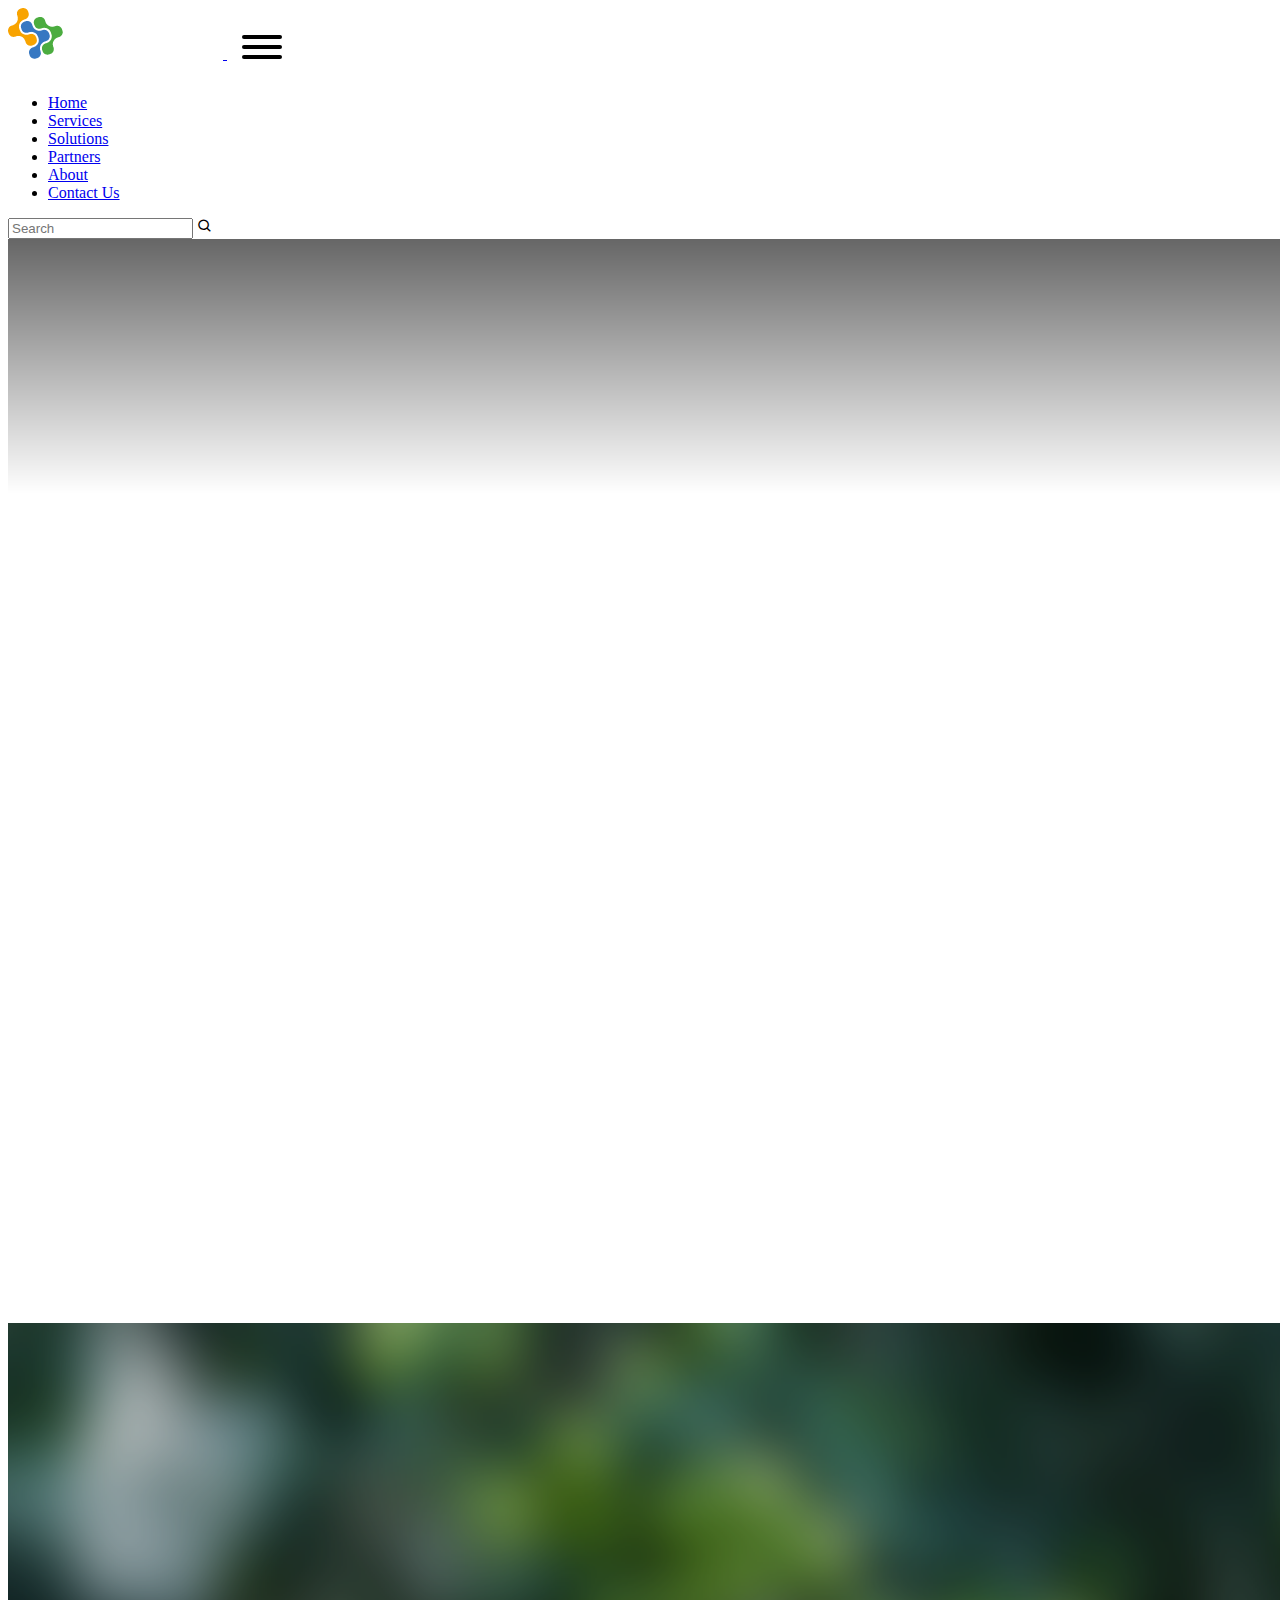
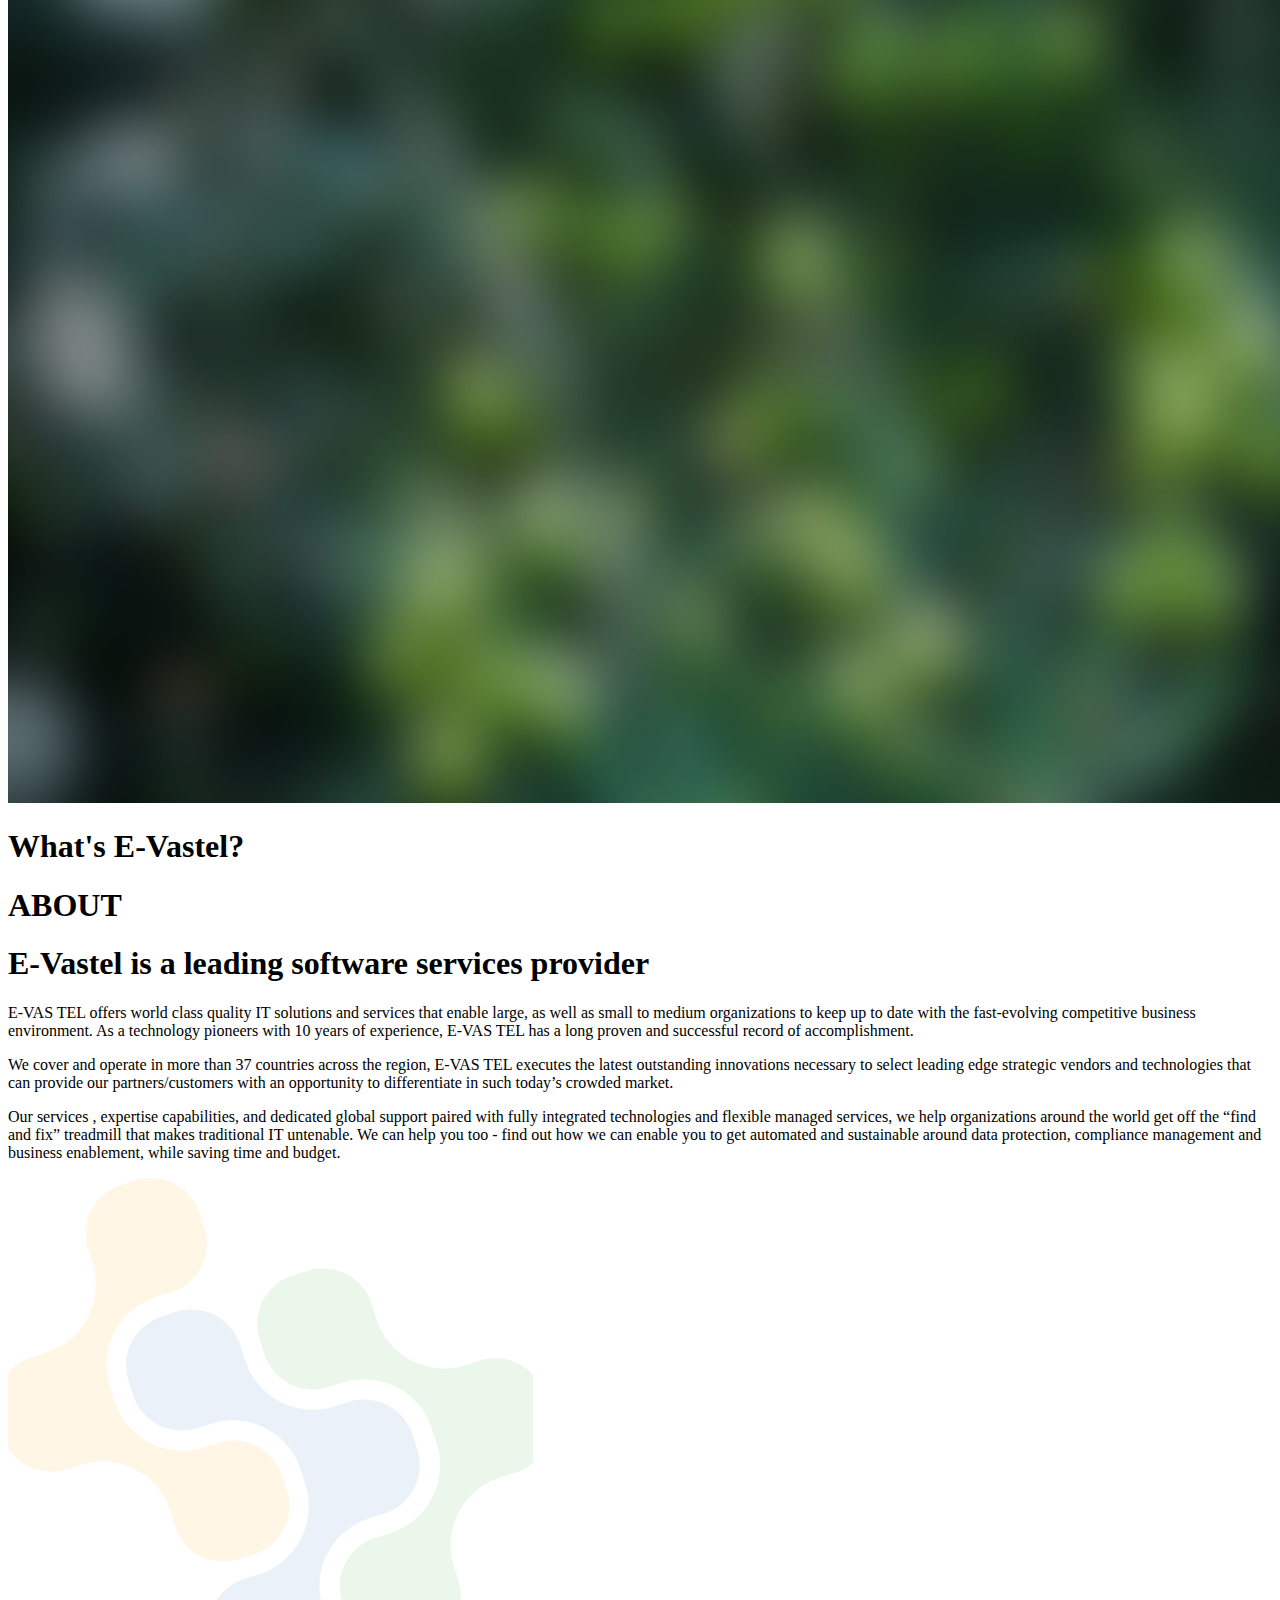
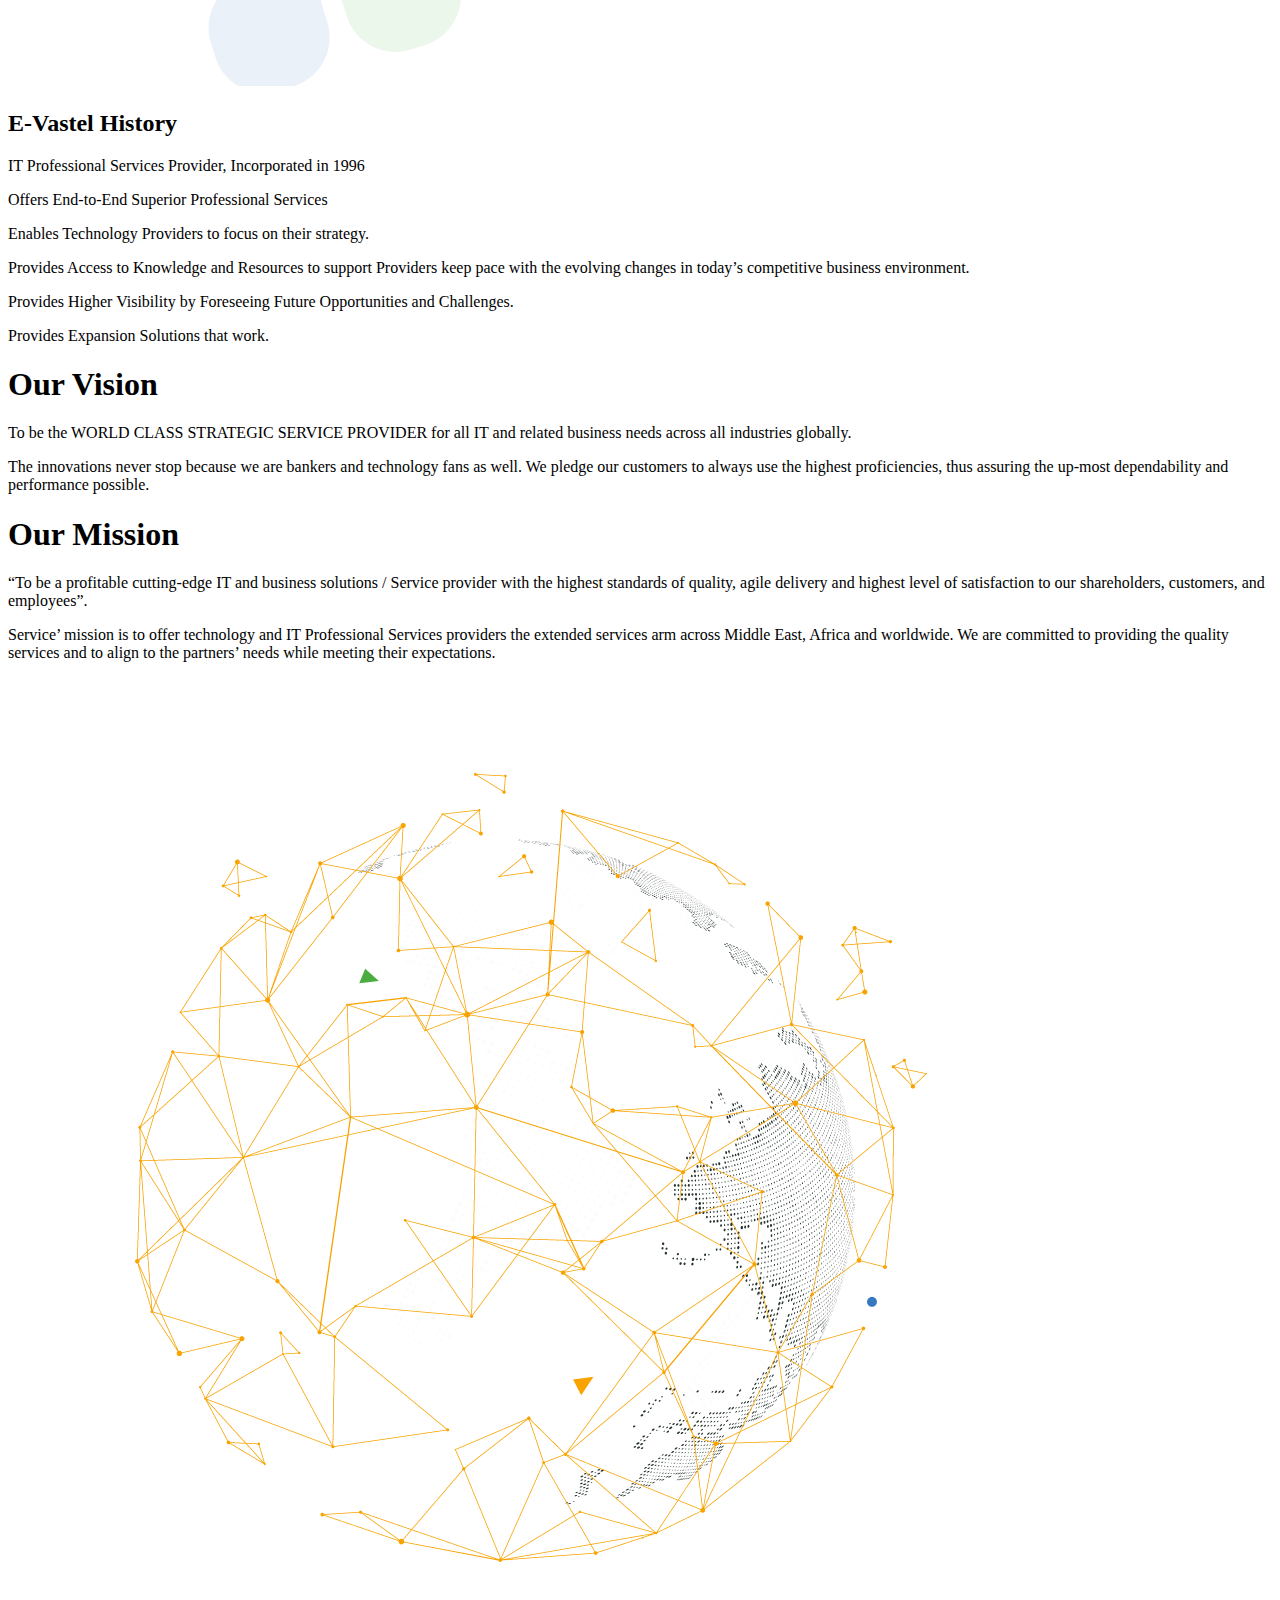
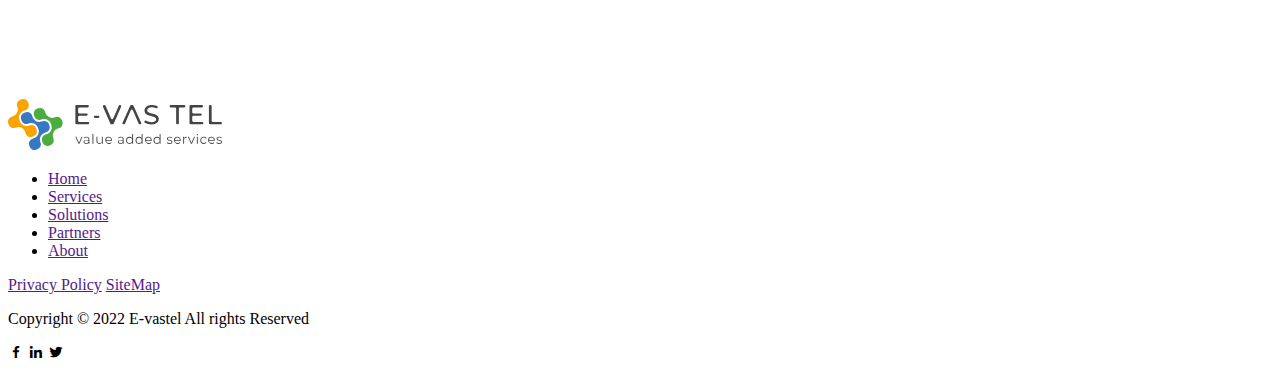
==== about.html @ 12020921 "up5" ====
<!DOCTYPE html>
<html lang="en">
<head>
    <meta charset="UTF-8">
    <meta http-equiv="X-UA-Compatible" content="IE=edge">
    <meta name="viewport" content="width=device-width, initial-scale=1.0">
    <title>About</title>
    <link rel="stylesheet" href="../Evastel/css/bootstrap.min.css">
    <link rel="stylesheet" href="../Evastel/css/swiper.css">
    <link href="css/hamburgers.min.css" rel="stylesheet">
    <link rel="stylesheet" href="../Evastel/css/style.css">
    <link
    rel="stylesheet"
    href="https://cdn.jsdelivr.net/npm/boxicons@latest/css/boxicons.min.css"
  />
</head>
<body>

    <nav class="navbar navbar-expand-lg" id="navbar">
        <div class="container">
          <a class="navbar-brand" href="#">
            <img src="images/LOGO.png" alt="" />
          </a>
  
          <div class="hamburger  hamburger--3dy"
          type="button"
          data-bs-toggle="collapse"
          data-bs-target="#navbarSupportedContent"
          aria-controls="navbarSupportedContent"
          aria-expanded="false"
          aria-label="Toggle navigation">
            <div class="hamburger-box">
              <div class="hamburger-inner"></div>
            </div>
          </div>
  
  
          
  
  
  
          <div class="collapse navbar-collapse" id="navbarSupportedContent">
            <ul class="navbar-nav me-auto ms-auto gap-4 mb-2 mb-lg-0">
              <li class="nav-item">
                <a class="nav-link hover " aria-current="page" href="index.html">Home</a>
              </li>
              <li class="nav-item">
                <a class="nav-link hover" href="#">Services</a>
              </li>
              <li class="nav-item">
                <a class="nav-link hover" href="#">Solutions</a>
              </li>
              <li class="nav-item">
                <a class="nav-link hover" href="#">Partners</a>
              </li>
              <li class="nav-item">
                <a class="nav-link  active" href="#">About</a>
              </li>
              <li class="nav-item">
                <a class="nav-link hover" href="#">Contact Us</a>
              </li>
            </ul>
  
            <div class="searchNav">
              <input class="me-2" placeholder="Search" />
              <i class="bx bx-search"></i>
            </div>
          </div>
        </div>
      </nav>
  
      <header class="header headerabout">
        <div class="bgheder">
          <img class="shdowheder" src="images/hadoheder.png" alt="" />
          <img class="imgblur" src="images/imgblur.png" alt="" />
        </div>
  
        <div class="container ">  
          <div class="titleabouthed ">
            <div class="titlesection ">
                <h1 class="colwight">What's <span> E-Vastel?</span></h1>
                <h1 class="textTitleSec">ABOUT</h1>
            </div>
          </div>
        </div>
      </header>

      <section class="bodyabout container">
        <div class="rightabout">
            <h1><span class="f-600">E-Vastel</span> is a leading software services provider</h1>
            <p><span class="f-600">E-VAS TEL offers </span> world class quality IT solutions and services that enable large, as well as small to medium organizations to keep up to date with the fast-evolving competitive business environment. As a technology pioneers with 10 years of experience, E-VAS TEL has a long proven and successful record of accomplishment.</p>
            <p><span class="f-600">We cover </span> and operate in more than 37 countries across the region, E-VAS TEL executes the latest outstanding innovations necessary to select leading edge strategic vendors and technologies that can provide our partners/customers with an opportunity to differentiate in such today’s crowded market.</p>
            <p ><span class="f-600">Our services</span> , expertise capabilities, and dedicated global support paired with fully integrated technologies and flexible managed services, we help organizations around the world get off the “find and fix” treadmill that makes traditional IT untenable. We can help you too - find out how we can enable you to get automated and sustainable around data protection, compliance management and business enablement, while saving time and budget.</p>

        </div>
        <div class="leftabout">
            <div class="EvastelHistory">
                <img class="imgshaphes" src="images/imgshaphes.png" alt="">
                <h2 class="mb-3">E-Vastel <span class="f-600">History</span></h2>
                <div class="lesthistor">
                    <div class="popHistor"></div>
                    <p>IT Professional Services Provider, Incorporated in 1996</p>
                </div>
                <div class="lesthistor">
                    <div class="popHistor"></div>
                    <p>Offers End-to-End Superior Professional Services</p>
                </div>
                <div class="lesthistor">
                    <div class="popHistor"></div>
                    <p>Enables Technology Providers to focus on their strategy.</p>
                </div>
                <div class="lesthistor">
                    <div class="popHistor"></div>
                    <p>Provides Access to Knowledge and Resources to support Providers keep pace with the evolving changes in today’s competitive business environment.</p>
                </div>
                <div class="lesthistor">
                    <div class="popHistor"></div>
                    <p>Provides Higher Visibility by Foreseeing Future Opportunities and Challenges.</p>
                </div>
                <div class="lesthistor">
                    <div class="popHistor"></div>
                    <p>Provides Expansion Solutions that work.</p>
                </div>

            </div>
        </div>
      </section>

      <section class="secblanettext">
        <div class="blanettext container">

            <div class="rightblanettext">
                <h1 class="mb-3">Our <span class="f-600"> Vision</span></h1>
                <p class="f-600">To be the WORLD CLASS STRATEGIC SERVICE PROVIDER for all IT and related business needs across all industries globally.</p>
                <p>The innovations never stop because we are bankers and technology fans as well. We pledge our customers to always use the highest proficiencies, thus assuring the up-most dependability and performance possible.</p>
             
                <h1 class="mt-5 mb-3">Our <span class="f-600"> Mission</span></h1>
                <p class="f-600">“To be a profitable cutting-edge IT and business solutions / Service provider with the highest standards of quality, agile delivery and highest level of satisfaction to our shareholders, customers, and employees”.</p>
                <p>Service’ mission is to offer technology and IT Professional Services providers the extended services arm across Middle East, Africa and worldwide. We are committed to providing the quality services and to align to the partners’ needs while meeting their expectations.</p>
             
        
            </div>
    
            <div class="leftblanettext">
                <img class="earthabout" src="images/earth.png" alt="" />
            </div>
    
          </div>
      </section>




      <footer class="footer">
        <div class="footertop">
          <div class="allfooter container">
            <a>
              <img src="images/LOGOFooter.svg" alt="" />
            </a>
            <ul class="munefooter">
              <li><a href="">Home</a></li>
              <li><a href="">Services</a></li>
              <li><a href="">Solutions</a></li>
              <li><a href="">Partners</a></li>
              <li><a href="">About</a></li>
            </ul>
          </div>
        </div>
  
        <div class="footerrb">
          <div class="footerbotton container">
            <div class="Policy">
              <a href="">Privacy Policy</a>
              <a href="">SiteMap</a>
            </div>
            <div class="Copyright">
              <p>Copyright © 2022 E-vastel All rights Reserved</p>
            </div>
    
            <div class="sotialfooter">
              <a class="iconfooter">
                <i class="bx bxl-facebook"></i>
              </a>
              <a class="iconfooter">
                <i class="bx bxl-linkedin"></i>
              </a>
              <a class="iconfooter">
                <i class="bx bxl-twitter"></i>
              </a>
            </div>
          </div>
        </div>
  
      </footer>

      <script>


      
        let navbar = document.getElementById('navbar');
        let btnnav = document.querySelector('.hamburger-box');

        btnnav.addEventListener("click",()=>{
          navbar.classList.toggle("active");
        })


        var forEach=function(t,o,r){if("[object Object]"===Object.prototype.toString.call(t))for(var c in t)Object.prototype.hasOwnProperty.call(t,c)&&o.call(r,t[c],c,t);else for(var e=0,l=t.length;l>e;e++)o.call(r,t[e],e,t)};
    
        var hamburgers = document.querySelectorAll(".hamburger");
        if (hamburgers.length > 0) {
          forEach(hamburgers, function(hamburger) {
            hamburger.addEventListener("click", function() {
              this.classList.toggle("is-active");
            }, false);
          });
        }
      </script>

    <script src="js/bootstrap.min.js"></script>
    <script src="js/swiper.js"></script>
    <script src="js/main.js"></script>

    
</body>
</html>
---- css/hamburgers.min.css ----
/*!
 * Hamburgers
 * @description Tasty CSS-animated hamburgers
 * @author Jonathan Suh @jonsuh
 * @site https://jonsuh.com/hamburgers
 * @link https://github.com/jonsuh/hamburgers
 */.hamburger{font:inherit;display:inline-block;overflow:visible;margin:0;padding:15px;cursor:pointer;transition-timing-function:linear;transition-duration:.15s;transition-property:opacity,filter;text-transform:none;color:inherit;border:0;background-color:transparent}.hamburger.is-active:hover,.hamburger:hover{opacity:.7}.hamburger.is-active .hamburger-inner,.hamburger.is-active .hamburger-inner:after,.hamburger.is-active .hamburger-inner:before{background-color:#000}.hamburger-box{position:relative;display:inline-block;width:40px;height:24px}.hamburger-inner{top:50%;display:block;margin-top:-2px}.hamburger-inner,.hamburger-inner:after,.hamburger-inner:before{position:absolute;width:40px;height:4px;transition-timing-function:ease;transition-duration:.15s;transition-property:transform;border-radius:4px;background-color:#000}.hamburger-inner:after,.hamburger-inner:before{display:block;content:""}.hamburger-inner:before{top:-10px}.hamburger-inner:after{bottom:-10px}.hamburger--3dx .hamburger-box{perspective:80px}.hamburger--3dx .hamburger-inner{transition:transform .15s cubic-bezier(.645,.045,.355,1),background-color 0s cubic-bezier(.645,.045,.355,1) .1s}.hamburger--3dx .hamburger-inner:after,.hamburger--3dx .hamburger-inner:before{transition:transform 0s cubic-bezier(.645,.045,.355,1) .1s}.hamburger--3dx.is-active .hamburger-inner{transform:rotateY(180deg);background-color:transparent!important}.hamburger--3dx.is-active .hamburger-inner:before{transform:translate3d(0,10px,0) rotate(45deg)}.hamburger--3dx.is-active .hamburger-inner:after{transform:translate3d(0,-10px,0) rotate(-45deg)}.hamburger--3dx-r .hamburger-box{perspective:80px}.hamburger--3dx-r .hamburger-inner{transition:transform .15s cubic-bezier(.645,.045,.355,1),background-color 0s cubic-bezier(.645,.045,.355,1) .1s}.hamburger--3dx-r .hamburger-inner:after,.hamburger--3dx-r .hamburger-inner:before{transition:transform 0s cubic-bezier(.645,.045,.355,1) .1s}.hamburger--3dx-r.is-active .hamburger-inner{transform:rotateY(-180deg);background-color:transparent!important}.hamburger--3dx-r.is-active .hamburger-inner:before{transform:translate3d(0,10px,0) rotate(45deg)}.hamburger--3dx-r.is-active .hamburger-inner:after{transform:translate3d(0,-10px,0) rotate(-45deg)}.hamburger--3dy .hamburger-box{perspective:80px}.hamburger--3dy .hamburger-inner{transition:transform .15s cubic-bezier(.645,.045,.355,1),background-color 0s cubic-bezier(.645,.045,.355,1) .1s}.hamburger--3dy .hamburger-inner:after,.hamburger--3dy .hamburger-inner:before{transition:transform 0s cubic-bezier(.645,.045,.355,1) .1s}.hamburger--3dy.is-active .hamburger-inner{transform:rotateX(-180deg);background-color:transparent!important}.hamburger--3dy.is-active .hamburger-inner:before{transform:translate3d(0,10px,0) rotate(45deg)}.hamburger--3dy.is-active .hamburger-inner:after{transform:translate3d(0,-10px,0) rotate(-45deg)}.hamburger--3dy-r .hamburger-box{perspective:80px}.hamburger--3dy-r .hamburger-inner{transition:transform .15s cubic-bezier(.645,.045,.355,1),background-color 0s cubic-bezier(.645,.045,.355,1) .1s}.hamburger--3dy-r .hamburger-inner:after,.hamburger--3dy-r .hamburger-inner:before{transition:transform 0s cubic-bezier(.645,.045,.355,1) .1s}.hamburger--3dy-r.is-active .hamburger-inner{transform:rotateX(180deg);background-color:transparent!important}.hamburger--3dy-r.is-active .hamburger-inner:before{transform:translate3d(0,10px,0) rotate(45deg)}.hamburger--3dy-r.is-active .hamburger-inner:after{transform:translate3d(0,-10px,0) rotate(-45deg)}.hamburger--3dxy .hamburger-box{perspective:80px}.hamburger--3dxy .hamburger-inner{transition:transform .15s cubic-bezier(.645,.045,.355,1),background-color 0s cubic-bezier(.645,.045,.355,1) .1s}.hamburger--3dxy .hamburger-inner:after,.hamburger--3dxy .hamburger-inner:before{transition:transform 0s cubic-bezier(.645,.045,.355,1) .1s}.hamburger--3dxy.is-active .hamburger-inner{transform:rotateX(180deg) rotateY(180deg);background-color:transparent!important}.hamburger--3dxy.is-active .hamburger-inner:before{transform:translate3d(0,10px,0) rotate(45deg)}.hamburger--3dxy.is-active .hamburger-inner:after{transform:translate3d(0,-10px,0) rotate(-45deg)}.hamburger--3dxy-r .hamburger-box{perspective:80px}.hamburger--3dxy-r .hamburger-inner{transition:transform .15s cubic-bezier(.645,.045,.355,1),background-color 0s cubic-bezier(.645,.045,.355,1) .1s}.hamburger--3dxy-r .hamburger-inner:after,.hamburger--3dxy-r .hamburger-inner:before{transition:transform 0s cubic-bezier(.645,.045,.355,1) .1s}.hamburger--3dxy-r.is-active .hamburger-inner{transform:rotateX(180deg) rotateY(180deg) rotate(-180deg);background-color:transparent!important}.hamburger--3dxy-r.is-active .hamburger-inner:before{transform:translate3d(0,10px,0) rotate(45deg)}.hamburger--3dxy-r.is-active .hamburger-inner:after{transform:translate3d(0,-10px,0) rotate(-45deg)}.hamburger--arrow.is-active .hamburger-inner:before{transform:translate3d(-8px,0,0) rotate(-45deg) scaleX(.7)}.hamburger--arrow.is-active .hamburger-inner:after{transform:translate3d(-8px,0,0) rotate(45deg) scaleX(.7)}.hamburger--arrow-r.is-active .hamburger-inner:before{transform:translate3d(8px,0,0) rotate(45deg) scaleX(.7)}.hamburger--arrow-r.is-active .hamburger-inner:after{transform:translate3d(8px,0,0) rotate(-45deg) scaleX(.7)}.hamburger--arrowalt .hamburger-inner:before{transition:top .1s ease .1s,transform .1s cubic-bezier(.165,.84,.44,1)}.hamburger--arrowalt .hamburger-inner:after{transition:bottom .1s ease .1s,transform .1s cubic-bezier(.165,.84,.44,1)}.hamburger--arrowalt.is-active .hamburger-inner:before{top:0;transition:top .1s ease,transform .1s cubic-bezier(.895,.03,.685,.22) .1s;transform:translate3d(-8px,-10px,0) rotate(-45deg) scaleX(.7)}.hamburger--arrowalt.is-active .hamburger-inner:after{bottom:0;transition:bottom .1s ease,transform .1s cubic-bezier(.895,.03,.685,.22) .1s;transform:translate3d(-8px,10px,0) rotate(45deg) scaleX(.7)}.hamburger--arrowalt-r .hamburger-inner:before{transition:top .1s ease .1s,transform .1s cubic-bezier(.165,.84,.44,1)}.hamburger--arrowalt-r .hamburger-inner:after{transition:bottom .1s ease .1s,transform .1s cubic-bezier(.165,.84,.44,1)}.hamburger--arrowalt-r.is-active .hamburger-inner:before{top:0;transition:top .1s ease,transform .1s cubic-bezier(.895,.03,.685,.22) .1s;transform:translate3d(8px,-10px,0) rotate(45deg) scaleX(.7)}.hamburger--arrowalt-r.is-active .hamburger-inner:after{bottom:0;transition:bottom .1s ease,transform .1s cubic-bezier(.895,.03,.685,.22) .1s;transform:translate3d(8px,10px,0) rotate(-45deg) scaleX(.7)}.hamburger--arrowturn.is-active .hamburger-inner{transform:rotate(-180deg)}.hamburger--arrowturn.is-active .hamburger-inner:before{transform:translate3d(8px,0,0) rotate(45deg) scaleX(.7)}.hamburger--arrowturn.is-active .hamburger-inner:after{transform:translate3d(8px,0,0) rotate(-45deg) scaleX(.7)}.hamburger--arrowturn-r.is-active .hamburger-inner{transform:rotate(-180deg)}.hamburger--arrowturn-r.is-active .hamburger-inner:before{transform:translate3d(-8px,0,0) rotate(-45deg) scaleX(.7)}.hamburger--arrowturn-r.is-active .hamburger-inner:after{transform:translate3d(-8px,0,0) rotate(45deg) scaleX(.7)}.hamburger--boring .hamburger-inner,.hamburger--boring .hamburger-inner:after,.hamburger--boring .hamburger-inner:before{transition-property:none}.hamburger--boring.is-active .hamburger-inner{transform:rotate(45deg)}.hamburger--boring.is-active .hamburger-inner:before{top:0;opacity:0}.hamburger--boring.is-active .hamburger-inner:after{bottom:0;transform:rotate(-90deg)}.hamburger--collapse .hamburger-inner{top:auto;bottom:0;transition-delay:.13s;transition-timing-function:cubic-bezier(.55,.055,.675,.19);transition-duration:.13s}.hamburger--collapse .hamburger-inner:after{top:-20px;transition:top .2s cubic-bezier(.33333,.66667,.66667,1) .2s,opacity .1s linear}.hamburger--collapse .hamburger-inner:before{transition:top .12s cubic-bezier(.33333,.66667,.66667,1) .2s,transform .13s cubic-bezier(.55,.055,.675,.19)}.hamburger--collapse.is-active .hamburger-inner{transition-delay:.22s;transition-timing-function:cubic-bezier(.215,.61,.355,1);transform:translate3d(0,-10px,0) rotate(-45deg)}.hamburger--collapse.is-active .hamburger-inner:after{top:0;transition:top .2s cubic-bezier(.33333,0,.66667,.33333),opacity .1s linear .22s;opacity:0}.hamburger--collapse.is-active .hamburger-inner:before{top:0;transition:top .1s cubic-bezier(.33333,0,.66667,.33333) .16s,transform .13s cubic-bezier(.215,.61,.355,1) .25s;transform:rotate(-90deg)}.hamburger--collapse-r .hamburger-inner{top:auto;bottom:0;transition-delay:.13s;transition-timing-function:cubic-bezier(.55,.055,.675,.19);transition-duration:.13s}.hamburger--collapse-r .hamburger-inner:after{top:-20px;transition:top .2s cubic-bezier(.33333,.66667,.66667,1) .2s,opacity .1s linear}.hamburger--collapse-r .hamburger-inner:before{transition:top .12s cubic-bezier(.33333,.66667,.66667,1) .2s,transform .13s cubic-bezier(.55,.055,.675,.19)}.hamburger--collapse-r.is-active .hamburger-inner{transition-delay:.22s;transition-timing-function:cubic-bezier(.215,.61,.355,1);transform:translate3d(0,-10px,0) rotate(45deg)}.hamburger--collapse-r.is-active .hamburger-inner:after{top:0;transition:top .2s cubic-bezier(.33333,0,.66667,.33333),opacity .1s linear .22s;opacity:0}.hamburger--collapse-r.is-active .hamburger-inner:before{top:0;transition:top .1s cubic-bezier(.33333,0,.66667,.33333) .16s,transform .13s cubic-bezier(.215,.61,.355,1) .25s;transform:rotate(90deg)}.hamburger--elastic .hamburger-inner{top:2px;transition-timing-function:cubic-bezier(.68,-.55,.265,1.55);transition-duration:.275s}.hamburger--elastic .hamburger-inner:before{top:10px;transition:opacity .125s ease .275s}.hamburger--elastic .hamburger-inner:after{top:20px;transition:transform .275s cubic-bezier(.68,-.55,.265,1.55)}.hamburger--elastic.is-active .hamburger-inner{transition-delay:75ms;transform:translate3d(0,10px,0) rotate(135deg)}.hamburger--elastic.is-active .hamburger-inner:before{transition-delay:0s;opacity:0}.hamburger--elastic.is-active .hamburger-inner:after{transition-delay:75ms;transform:translate3d(0,-20px,0) rotate(-270deg)}.hamburger--elastic-r .hamburger-inner{top:2px;transition-timing-function:cubic-bezier(.68,-.55,.265,1.55);transition-duration:.275s}.hamburger--elastic-r .hamburger-inner:before{top:10px;transition:opacity .125s ease .275s}.hamburger--elastic-r .hamburger-inner:after{top:20px;transition:transform .275s cubic-bezier(.68,-.55,.265,1.55)}.hamburger--elastic-r.is-active .hamburger-inner{transition-delay:75ms;transform:translate3d(0,10px,0) rotate(-135deg)}.hamburger--elastic-r.is-active .hamburger-inner:before{transition-delay:0s;opacity:0}.hamburger--elastic-r.is-active .hamburger-inner:after{transition-delay:75ms;transform:translate3d(0,-20px,0) rotate(270deg)}.hamburger--emphatic{overflow:hidden}.hamburger--emphatic .hamburger-inner{transition:background-color .125s ease-in .175s}.hamburger--emphatic .hamburger-inner:before{left:0;transition:transform .125s cubic-bezier(.6,.04,.98,.335),top .05s linear .125s,left .125s ease-in .175s}.hamburger--emphatic .hamburger-inner:after{top:10px;right:0;transition:transform .125s cubic-bezier(.6,.04,.98,.335),top .05s linear .125s,right .125s ease-in .175s}.hamburger--emphatic.is-active .hamburger-inner{transition-delay:0s;transition-timing-function:ease-out;background-color:transparent!important}.hamburger--emphatic.is-active .hamburger-inner:before{top:-80px;left:-80px;transition:left .125s ease-out,top .05s linear .125s,transform .125s cubic-bezier(.075,.82,.165,1) .175s;transform:translate3d(80px,80px,0) rotate(45deg)}.hamburger--emphatic.is-active .hamburger-inner:after{top:-80px;right:-80px;transition:right .125s ease-out,top .05s linear .125s,transform .125s cubic-bezier(.075,.82,.165,1) .175s;transform:translate3d(-80px,80px,0) rotate(-45deg)}.hamburger--emphatic-r{overflow:hidden}.hamburger--emphatic-r .hamburger-inner{transition:background-color .125s ease-in .175s}.hamburger--emphatic-r .hamburger-inner:before{left:0;transition:transform .125s cubic-bezier(.6,.04,.98,.335),top .05s linear .125s,left .125s ease-in .175s}.hamburger--emphatic-r .hamburger-inner:after{top:10px;right:0;transition:transform .125s cubic-bezier(.6,.04,.98,.335),top .05s linear .125s,right .125s ease-in .175s}.hamburger--emphatic-r.is-active .hamburger-inner{transition-delay:0s;transition-timing-function:ease-out;background-color:transparent!important}.hamburger--emphatic-r.is-active .hamburger-inner:before{top:80px;left:-80px;transition:left .125s ease-out,top .05s linear .125s,transform .125s cubic-bezier(.075,.82,.165,1) .175s;transform:translate3d(80px,-80px,0) rotate(-45deg)}.hamburger--emphatic-r.is-active .hamburger-inner:after{top:80px;right:-80px;transition:right .125s ease-out,top .05s linear .125s,transform .125s cubic-bezier(.075,.82,.165,1) .175s;transform:translate3d(-80px,-80px,0) rotate(45deg)}.hamburger--minus .hamburger-inner:after,.hamburger--minus .hamburger-inner:before{transition:bottom .08s ease-out 0s,top .08s ease-out 0s,opacity 0s linear}.hamburger--minus.is-active .hamburger-inner:after,.hamburger--minus.is-active .hamburger-inner:before{transition:bottom .08s ease-out,top .08s ease-out,opacity 0s linear .08s;opacity:0}.hamburger--minus.is-active .hamburger-inner:before{top:0}.hamburger--minus.is-active .hamburger-inner:after{bottom:0}.hamburger--slider .hamburger-inner{top:2px}.hamburger--slider .hamburger-inner:before{top:10px;transition-timing-function:ease;transition-duration:.15s;transition-property:transform,opacity}.hamburger--slider .hamburger-inner:after{top:20px}.hamburger--slider.is-active .hamburger-inner{transform:translate3d(0,10px,0) rotate(45deg)}.hamburger--slider.is-active .hamburger-inner:before{transform:rotate(-45deg) translate3d(-5.71429px,-6px,0);opacity:0}.hamburger--slider.is-active .hamburger-inner:after{transform:translate3d(0,-20px,0) rotate(-90deg)}.hamburger--slider-r .hamburger-inner{top:2px}.hamburger--slider-r .hamburger-inner:before{top:10px;transition-timing-function:ease;transition-duration:.15s;transition-property:transform,opacity}.hamburger--slider-r .hamburger-inner:after{top:20px}.hamburger--slider-r.is-active .hamburger-inner{transform:translate3d(0,10px,0) rotate(-45deg)}.hamburger--slider-r.is-active .hamburger-inner:before{transform:rotate(45deg) translate3d(5.71429px,-6px,0);opacity:0}.hamburger--slider-r.is-active .hamburger-inner:after{transform:translate3d(0,-20px,0) rotate(90deg)}.hamburger--spin .hamburger-inner{transition-timing-function:cubic-bezier(.55,.055,.675,.19);transition-duration:.22s}.hamburger--spin .hamburger-inner:before{transition:top .1s ease-in .25s,opacity .1s ease-in}.hamburger--spin .hamburger-inner:after{transition:bottom .1s ease-in .25s,transform .22s cubic-bezier(.55,.055,.675,.19)}.hamburger--spin.is-active .hamburger-inner{transition-delay:.12s;transition-timing-function:cubic-bezier(.215,.61,.355,1);transform:rotate(225deg)}.hamburger--spin.is-active .hamburger-inner:before{top:0;transition:top .1s ease-out,opacity .1s ease-out .12s;opacity:0}.hamburger--spin.is-active .hamburger-inner:after{bottom:0;transition:bottom .1s ease-out,transform .22s cubic-bezier(.215,.61,.355,1) .12s;transform:rotate(-90deg)}.hamburger--spin-r .hamburger-inner{transition-timing-function:cubic-bezier(.55,.055,.675,.19);transition-duration:.22s}.hamburger--spin-r .hamburger-inner:before{transition:top .1s ease-in .25s,opacity .1s ease-in}.hamburger--spin-r .hamburger-inner:after{transition:bottom .1s ease-in .25s,transform .22s cubic-bezier(.55,.055,.675,.19)}.hamburger--spin-r.is-active .hamburger-inner{transition-delay:.12s;transition-timing-function:cubic-bezier(.215,.61,.355,1);transform:rotate(-225deg)}.hamburger--spin-r.is-active .hamburger-inner:before{top:0;transition:top .1s ease-out,opacity .1s ease-out .12s;opacity:0}.hamburger--spin-r.is-active .hamburger-inner:after{bottom:0;transition:bottom .1s ease-out,transform .22s cubic-bezier(.215,.61,.355,1) .12s;transform:rotate(90deg)}.hamburger--spring .hamburger-inner{top:2px;transition:background-color 0s linear .13s}.hamburger--spring .hamburger-inner:before{top:10px;transition:top .1s cubic-bezier(.33333,.66667,.66667,1) .2s,transform .13s cubic-bezier(.55,.055,.675,.19)}.hamburger--spring .hamburger-inner:after{top:20px;transition:top .2s cubic-bezier(.33333,.66667,.66667,1) .2s,transform .13s cubic-bezier(.55,.055,.675,.19)}.hamburger--spring.is-active .hamburger-inner{transition-delay:.22s;background-color:transparent!important}.hamburger--spring.is-active .hamburger-inner:before{top:0;transition:top .1s cubic-bezier(.33333,0,.66667,.33333) .15s,transform .13s cubic-bezier(.215,.61,.355,1) .22s;transform:translate3d(0,10px,0) rotate(45deg)}.hamburger--spring.is-active .hamburger-inner:after{top:0;transition:top .2s cubic-bezier(.33333,0,.66667,.33333),transform .13s cubic-bezier(.215,.61,.355,1) .22s;transform:translate3d(0,10px,0) rotate(-45deg)}.hamburger--spring-r .hamburger-inner{top:auto;bottom:0;transition-delay:0s;transition-timing-function:cubic-bezier(.55,.055,.675,.19);transition-duration:.13s}.hamburger--spring-r .hamburger-inner:after{top:-20px;transition:top .2s cubic-bezier(.33333,.66667,.66667,1) .2s,opacity 0s linear}.hamburger--spring-r .hamburger-inner:before{transition:top .1s cubic-bezier(.33333,.66667,.66667,1) .2s,transform .13s cubic-bezier(.55,.055,.675,.19)}.hamburger--spring-r.is-active .hamburger-inner{transition-delay:.22s;transition-timing-function:cubic-bezier(.215,.61,.355,1);transform:translate3d(0,-10px,0) rotate(-45deg)}.hamburger--spring-r.is-active .hamburger-inner:after{top:0;transition:top .2s cubic-bezier(.33333,0,.66667,.33333),opacity 0s linear .22s;opacity:0}.hamburger--spring-r.is-active .hamburger-inner:before{top:0;transition:top .1s cubic-bezier(.33333,0,.66667,.33333) .15s,transform .13s cubic-bezier(.215,.61,.355,1) .22s;transform:rotate(90deg)}.hamburger--stand .hamburger-inner{transition:transform 75ms cubic-bezier(.55,.055,.675,.19) .15s,background-color 0s linear 75ms}.hamburger--stand .hamburger-inner:before{transition:top 75ms ease-in 75ms,transform 75ms cubic-bezier(.55,.055,.675,.19) 0s}.hamburger--stand .hamburger-inner:after{transition:bottom 75ms ease-in 75ms,transform 75ms cubic-bezier(.55,.055,.675,.19) 0s}.hamburger--stand.is-active .hamburger-inner{transition:transform 75ms cubic-bezier(.215,.61,.355,1) 0s,background-color 0s linear .15s;transform:rotate(90deg);background-color:transparent!important}.hamburger--stand.is-active .hamburger-inner:before{top:0;transition:top 75ms ease-out .1s,transform 75ms cubic-bezier(.215,.61,.355,1) .15s;transform:rotate(-45deg)}.hamburger--stand.is-active .hamburger-inner:after{bottom:0;transition:bottom 75ms ease-out .1s,transform 75ms cubic-bezier(.215,.61,.355,1) .15s;transform:rotate(45deg)}.hamburger--stand-r .hamburger-inner{transition:transform 75ms cubic-bezier(.55,.055,.675,.19) .15s,background-color 0s linear 75ms}.hamburger--stand-r .hamburger-inner:before{transition:top 75ms ease-in 75ms,transform 75ms cubic-bezier(.55,.055,.675,.19) 0s}.hamburger--stand-r .hamburger-inner:after{transition:bottom 75ms ease-in 75ms,transform 75ms cubic-bezier(.55,.055,.675,.19) 0s}.hamburger--stand-r.is-active .hamburger-inner{transition:transform 75ms cubic-bezier(.215,.61,.355,1) 0s,background-color 0s linear .15s;transform:rotate(-90deg);background-color:transparent!important}.hamburger--stand-r.is-active .hamburger-inner:before{top:0;transition:top 75ms ease-out .1s,transform 75ms cubic-bezier(.215,.61,.355,1) .15s;transform:rotate(-45deg)}.hamburger--stand-r.is-active .hamburger-inner:after{bottom:0;transition:bottom 75ms ease-out .1s,transform 75ms cubic-bezier(.215,.61,.355,1) .15s;transform:rotate(45deg)}.hamburger--squeeze .hamburger-inner{transition-timing-function:cubic-bezier(.55,.055,.675,.19);transition-duration:75ms}.hamburger--squeeze .hamburger-inner:before{transition:top 75ms ease .12s,opacity 75ms ease}.hamburger--squeeze .hamburger-inner:after{transition:bottom 75ms ease .12s,transform 75ms cubic-bezier(.55,.055,.675,.19)}.hamburger--squeeze.is-active .hamburger-inner{transition-delay:.12s;transition-timing-function:cubic-bezier(.215,.61,.355,1);transform:rotate(45deg)}.hamburger--squeeze.is-active .hamburger-inner:before{top:0;transition:top 75ms ease,opacity 75ms ease .12s;opacity:0}.hamburger--squeeze.is-active .hamburger-inner:after{bottom:0;transition:bottom 75ms ease,transform 75ms cubic-bezier(.215,.61,.355,1) .12s;transform:rotate(-90deg)}.hamburger--vortex .hamburger-inner{transition-timing-function:cubic-bezier(.19,1,.22,1);transition-duration:.2s}.hamburger--vortex .hamburger-inner:after,.hamburger--vortex .hamburger-inner:before{transition-delay:.1s;transition-timing-function:linear;transition-duration:0s}.hamburger--vortex .hamburger-inner:before{transition-property:top,opacity}.hamburger--vortex .hamburger-inner:after{transition-property:bottom,transform}.hamburger--vortex.is-active .hamburger-inner{transition-timing-function:cubic-bezier(.19,1,.22,1);transform:rotate(765deg)}.hamburger--vortex.is-active .hamburger-inner:after,.hamburger--vortex.is-active .hamburger-inner:before{transition-delay:0s}.hamburger--vortex.is-active .hamburger-inner:before{top:0;opacity:0}.hamburger--vortex.is-active .hamburger-inner:after{bottom:0;transform:rotate(90deg)}.hamburger--vortex-r .hamburger-inner{transition-timing-function:cubic-bezier(.19,1,.22,1);transition-duration:.2s}.hamburger--vortex-r .hamburger-inner:after,.hamburger--vortex-r .hamburger-inner:before{transition-delay:.1s;transition-timing-function:linear;transition-duration:0s}.hamburger--vortex-r .hamburger-inner:before{transition-property:top,opacity}.hamburger--vortex-r .hamburger-inner:after{transition-property:bottom,transform}.hamburger--vortex-r.is-active .hamburger-inner{transition-timing-function:cubic-bezier(.19,1,.22,1);transform:rotate(-765deg)}.hamburger--vortex-r.is-active .hamburger-inner:after,.hamburger--vortex-r.is-active .hamburger-inner:before{transition-delay:0s}.hamburger--vortex-r.is-active .hamburger-inner:before{top:0;opacity:0}.hamburger--vortex-r.is-active .hamburger-inner:after{bottom:0;transform:rotate(-90deg)}
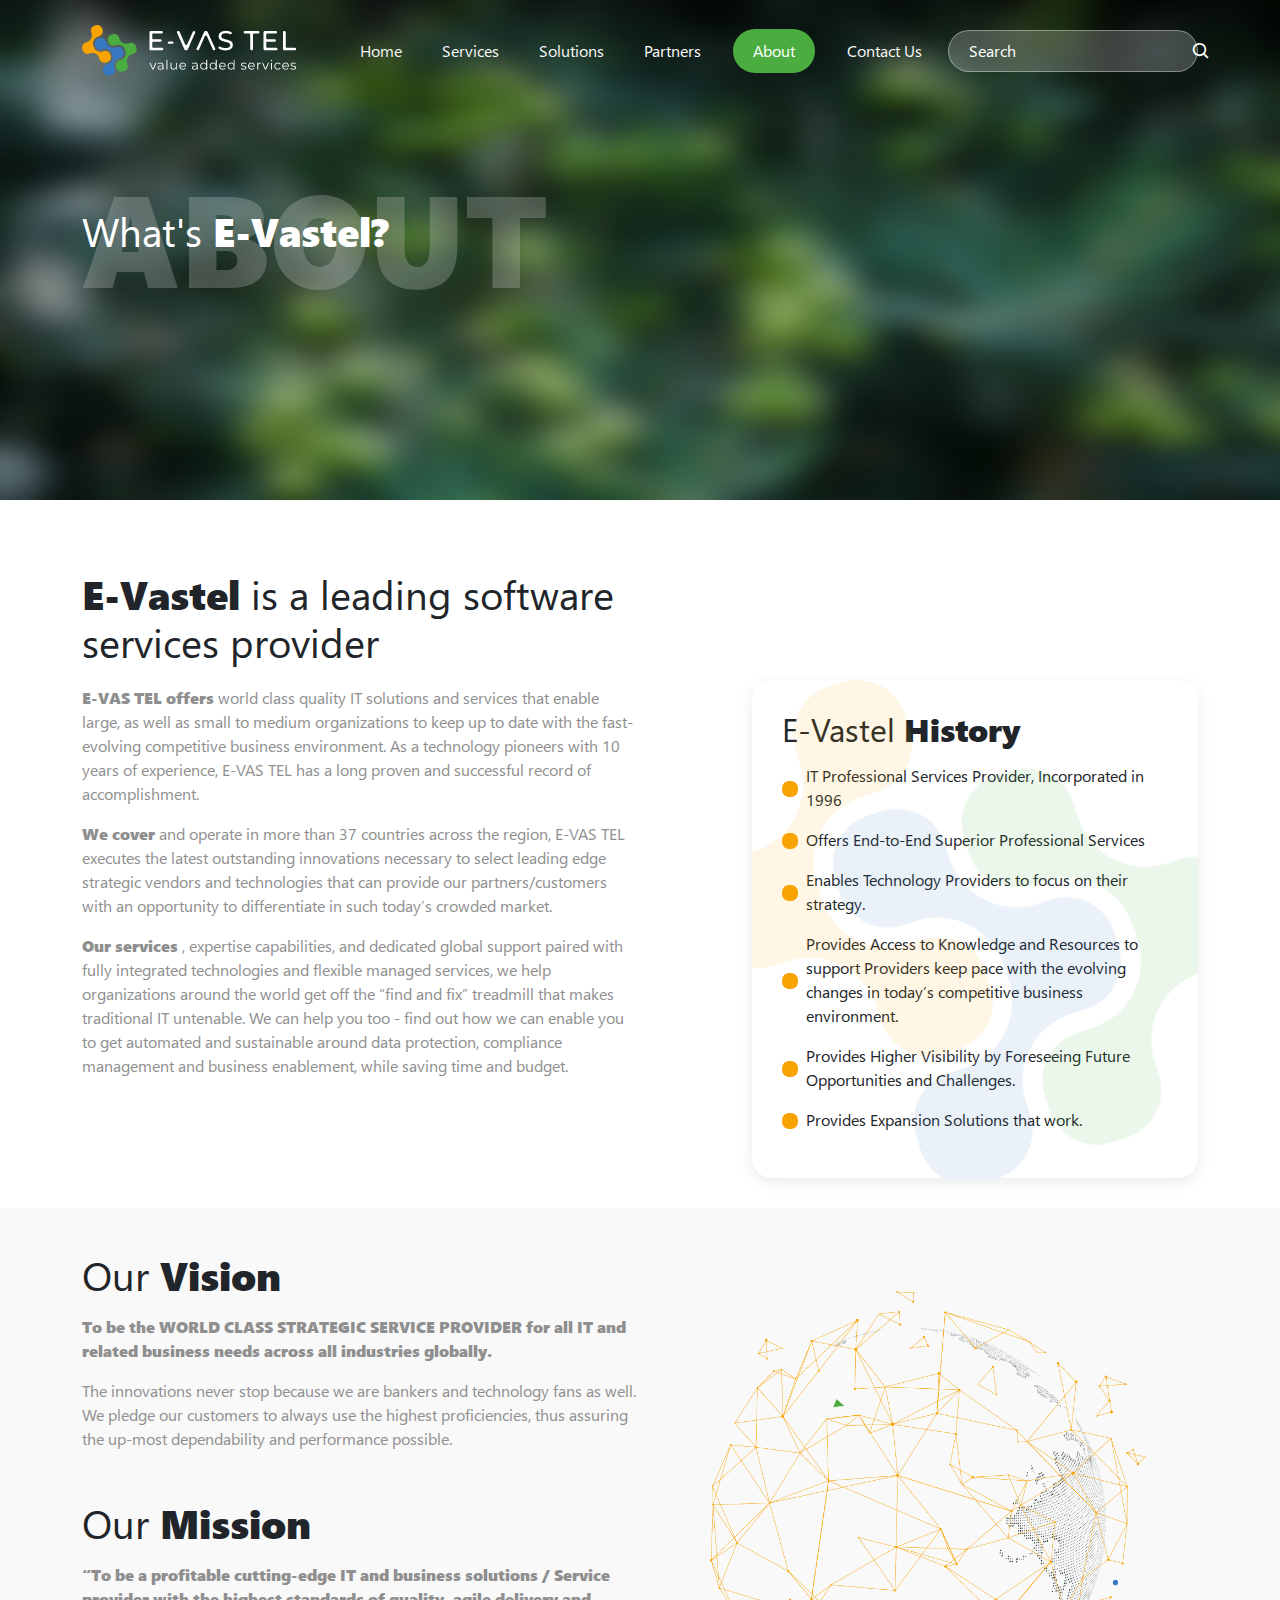
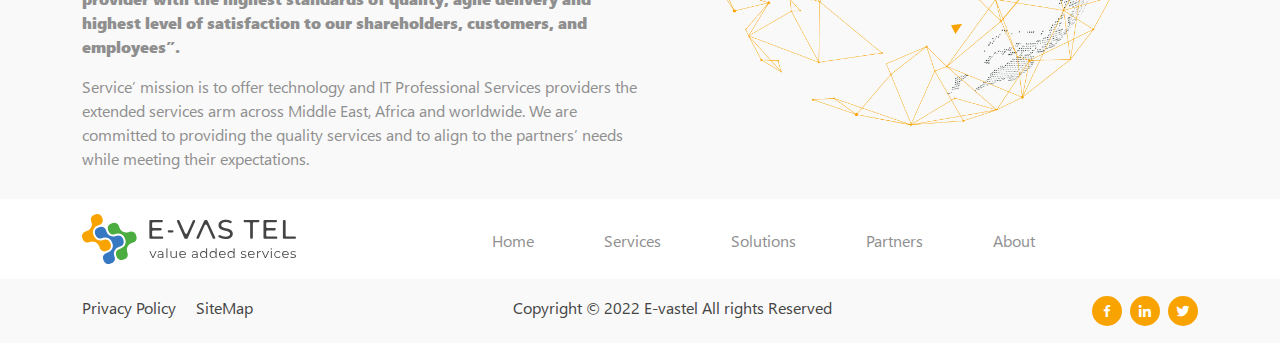
==== commit da4d5f38: "up5" ====
--- a/about.html
+++ b/about.html
@@ -5,10 +5,10 @@
     <meta http-equiv="X-UA-Compatible" content="IE=edge">
     <meta name="viewport" content="width=device-width, initial-scale=1.0">
     <title>About</title>
-    <link rel="stylesheet" href="../Evastel/css/bootstrap.min.css">
-    <link rel="stylesheet" href="../Evastel/css/swiper.css">
+    <link rel="stylesheet" href="css/bootstrap.min.css">
+    <link rel="stylesheet" href="css/swiper.css">
     <link href="css/hamburgers.min.css" rel="stylesheet">
-    <link rel="stylesheet" href="../Evastel/css/style.css">
+    <link rel="stylesheet" href="css/style.css">
     <link
     rel="stylesheet"
     href="https://cdn.jsdelivr.net/npm/boxicons@latest/css/boxicons.min.css"
--- a/css/style.css
+++ b/css/style.css
@@ -0,0 +1,1583 @@
+
+ @font-face {
+    font-family: myFirstFont;
+    src: url("../Fonts/segoeui.ttf");
+  }
+  @font-face {
+    font-family: blodfont;
+    src: url("../Fonts/seguibl.ttf");
+  }
+  
+  
+  
+  *{
+    font-family: myFirstFont !important;
+  }
+
+.navbar{
+    position: absolute;
+    width: 100%;
+    top: 0px;
+    padding-top: 20px;
+    z-index: 99;
+}
+
+.navbar.active{
+    background-color: #1b4779 !important;
+
+}
+
+.hamburger-box{
+    display: none;
+}
+
+@media (max-width:991px) {
+    .navbar-collapse{
+        margin-top: 20px;
+       
+    }
+    .navbar-nav{
+        align-items:  center !important; 
+        text-align: center;
+    }
+    .navbar-nav li{
+        width: 100%; 
+    }
+    .searchNav{
+        margin-top: 20px;
+        width: 100% !important;
+        padding-right: 20px !important;
+    }
+    .searchNav input{
+        width: 100% !important;
+    }
+    .hamburger-box{
+        display: block;
+    }
+}
+
+.navbar-nav{
+    align-items: baseline;
+}
+
+.navbar-nav li a{
+    color: #fff !important;
+}
+.navbar-nav li a.active{
+    background-color: #4BAC3F;
+    padding: 10px 20px !important;
+    border-radius: 30px;
+}
+
+/* @media (min-width: 1700px){
+    .container, .container-md, .container-sm {
+        max-width: 70% !important ;
+    }
+}  */
+
+
+
+@media (max-width: 770px){
+    .container, .container-md, .container-sm {
+        max-width: 98% !important ;
+    }
+}
+
+.hamburger-inner,.navbar  .hamburger-inner:after,.hamburger-inner:before{
+    background-color: rgb(255, 255, 255) !important;
+    width: 35px;
+    height: 3px;
+}
+
+
+.searchNav{
+    width: 250px;
+    margin-left: auto;
+    background-color: #fff;
+    padding: 10px;
+    display: flex;
+    background-color: rgba(255, 255, 255, 0.212);
+    border-radius: 30px;
+    padding: 7px 18px;
+    align-items: center;
+    padding-right: 40px ;
+    border: 1px solid rgba(255, 255, 255, 0.377);
+}
+.searchNav input{
+    background-color: transparent;
+    border: none;
+    color: #fff;
+    outline: none;
+}
+.searchNav input::placeholder{
+    color: #fff;
+}
+.searchNav i{
+    color: #fff;
+    font-size: 20px;
+    cursor: pointer;
+}
+
+
+
+
+
+/* ///////////////////////////////////////////////// */
+
+.hover {
+    --b: 0.1em;   /* the thickness of the line */
+    --c: #4BAC3F; /* the color */
+    
+    color: #0000;
+    padding-block: var(--b);
+    background: 
+      linear-gradient(var(--c) 50%, #000 0) 0% calc(100% - var(--_p,0%))/100% 200%,
+      linear-gradient(var(--c) 0 0) 0% var(--_p,0%)/var(--_p,0%) var(--b) no-repeat;
+    -webkit-background-clip: text,padding-box;
+            background-clip: text,padding-box;
+    transition: .3s var(--_s,0s) linear,background-size .3s calc(.3s - var(--_s,0s));
+  }
+  .hover:hover {
+    --_p: 100%;
+    --_s: .3s;
+    color: var(--c) !important;
+    transform: scale(1.1);
+  }
+/* /////////////////////// Header //////////////////////////// */
+
+.header{
+    height: 100vh;
+}
+
+
+.bgheder{
+    position: absolute;
+    width: 100%;
+}
+
+.shdowheder{
+    position: absolute;
+    width: 100%;
+    height: 100vh;
+}
+
+.imgblur {
+    width: 100%;
+    height: 100vh;
+}
+
+@media (max-width:991px) {
+    .header{
+        height: 450px ;
+    }
+    .contantheader {
+        height: 450px !important;
+    }
+    .imgblur {
+        width: 100%;
+        height: 450px ;
+    }
+    .rightheder{
+        height: 450px !important;
+    }
+}
+@media (max-width:600px) {
+    .header{
+        height: 470px;
+    }
+    .contantheader {
+        height: 550px !important;
+    }
+    .imgblur {
+        width: 100%;
+        height: 470px  ;
+    }
+    .rightheder{
+        height: 470px !important;
+    }
+    .navbar-brand img{
+        width: 150px;
+    }
+}
+
+
+
+.contantheader{
+    display: flex;
+    align-items: center;
+    position: relative;
+    height: 100vh;
+}
+
+.leftheder{
+    width: 570px;
+    color: #fff;
+    position: absolute;
+    top: 50%;
+    transform: translateY(-50%);
+    right: 10%;
+}
+
+@media (max-width:1450px) {
+    .leftheder{
+        transform: translateY(-50%) scale(1);
+        right: 5%;
+    }
+    
+}
+@media (max-width:1300px) {
+    .leftheder{
+        transform: translateY(-50%) scale(1);
+        right: 2%;
+    }
+    
+}
+@media (max-width:1300px) {
+    .leftheder{
+        transform: translateY(-50%) scale(1);
+        right: 2%;
+    }
+    
+}
+@media (max-width:991px) {
+    .leftheder{
+        transform: translateY(-50%) scale(.8);
+        right: 0;
+    }
+}
+@media (max-width:850px) {
+    .leftheder{
+        transform: translateY(-50%) scale(0.6);
+        right: -80px;
+    }
+}
+@media (max-width:650px) {
+    .leftheder{
+        transform: translateY(-50%) scale(0.6);
+        left: -100px !important;
+    }
+    .imgheaderearth{
+        display: none;
+    }
+    .leftheder .swiper-button-next, .leftheder .swiper-button-prev{
+        width: 70px !important;
+        height: 55px !important;
+    }
+}
+
+
+
+.textHederswiper{
+
+}
+
+.textHederswiper > p{
+    font-size: 13px;
+    margin: 0 !important;
+}
+.textHederswiper h1{
+    font-weight: 200;
+    margin: 0 !important;
+    font-size: 57px;
+}
+.textHederswiper h5{
+    margin: 0 !important;
+    font-weight: 200;
+
+}
+.textHederswiper h1 span{
+    font-weight: 700;
+}
+
+.leftheder .swiper{
+    padding-top: 70px;
+}
+
+.leftheder .swiper-button-next ,
+.leftheder  .swiper-button-prev{
+    position: absolute;
+    top: 10%;
+    width: 45px !important;
+    height: 40px;
+    color: #fff;
+    left: 0;
+    background-color: #F8A300;
+    border-radius: 15px;
+}
+
+.leftheder .swiper-button-next.swiper-button-disabled, .leftheder  .swiper-button-prev.swiper-button-disabled{
+    background-color: #445C4F;
+}
+
+.leftheder .swiper-button-next:after, .leftheder .swiper-button-prev:after{
+    font-size: 17px;
+}
+
+.leftheder .swiper-button-next {
+    left: 55px;
+}
+
+@media (max-width:650px) {
+    .leftheder .swiper{
+        padding-top: 90px;
+    }
+
+    .leftheder .swiper-button-next, .leftheder .swiper-button-prev{
+        width: 60px !important;
+        height: 55px !important;
+    }
+    .leftheder .swiper-button-next {
+        left: 70px !important;
+    }
+    .textHederswiper h5{
+        font-size: 35px;
+    }
+    .textHederswiper p{
+        font-size: 22px;
+    }
+    .sotialheader .btns {
+        font-size: 22px;
+        padding: 10px 30px;
+        height: 55px;
+    }
+    .soialhed a{
+        font-size: 22px;
+    }
+}
+
+.rightheder {
+    position: absolute;
+    left: 0;
+    top: 0;
+    height: 100vh;
+}
+
+.imgheader{
+    position: relative;
+    width: 100%;
+    object-fit: cover;
+    object-position: center center;
+    height: 100vh;
+}
+
+@media (max-width: 1650px) {
+    .imgheader{
+        width: 90%;
+        height: 100vh;
+    }
+}
+@media (max-width: 1550px) {
+    .imgheader{
+        width: 90%;
+        height: 90vh;
+    }
+}
+.imgheaderearth{
+    display: none;
+}
+@media (max-width: 991px) {
+    .imgheader{
+        display: none;
+    }
+    .imgheaderearth{
+        display: block;
+    }
+}
+@media (max-width: 650px) {
+    .imgheaderearth{
+        display: none;
+    }
+}
+
+.imgheaderearth{
+    position: relative;
+    width: 40%;
+    object-fit: cover;
+    object-position: center center;
+    height: auto;
+    top: 50%;
+    transform: translateY(-50%);
+}
+
+
+.sotialheader{
+    margin-top: 20px;
+    display: flex;
+    align-items: baseline;
+    gap: 20px;
+}
+
+.btns{
+    background-color: #F8A300;
+    color: #fff !important;
+    display: flex;
+    align-items: center;
+    gap: 10px;
+    font-size: 17px;
+    width: max-content;
+    padding: 5px 20px;
+    border-radius: 30px;
+    height: 45px;
+    text-decoration: none;
+    transition: all ease .4s ;
+}
+
+@media (max-width:600px) {
+    .btns{
+        background-color: #F8A300;
+        color: #fff !important;
+        display: flex;
+        align-items: center;
+        gap: 10px;
+        font-size: 14px;
+        width: max-content;
+        padding: 5px 10px;
+        border-radius: 30px;
+        height: 36px;
+        text-decoration: none;
+        transition: all ease .4s ;
+    }
+}
+
+.btns i{
+    font-size: 25px;
+    transition: all .5s ease;
+}
+.btns:hover i{
+    transform: translateX(7px);
+}
+.btns p{
+    margin-bottom: 0;
+}
+
+.btns:hover{
+    filter: blur(1.5);
+    background-color: rgba(255, 255, 255, 0.253);
+}
+
+
+.soialhed{
+    display: flex;
+    align-items: baseline;
+    font-size: 18px;
+    gap: 15px;
+    margin-bottom: 0;
+}
+.soialhed a{
+    display: flex;
+    align-items: baseline;
+    color: #fff ;
+    text-decoration: none;
+    gap: 6px;
+    margin-bottom: 0;
+    transition: all ease .4s;
+}
+
+.soialhed a:hover{
+    color: #F8A300;
+}
+
+
+
+
+/* /////////////////////////////////aboutEvastel//////////////////////////////// */
+
+.aboutEvastel{
+    margin-top: 80px;
+    display: flex;
+    justify-content: space-between;
+    gap: 50px;
+}
+
+.titlesection{
+    position: relative;
+    margin-bottom: 70px;
+}
+
+@media (max-width: 991px) {
+    .titlesection{
+        margin-bottom: 20px;
+    }
+}
+
+.titlesection h1{
+    font-weight: 200;
+}
+.titlesection h1:nth-child(1){
+    position: relative;
+    z-index: 3;
+
+}
+.titlesection h1 span{
+    font-weight: bolder !important;
+    font-family: blodfont !important;
+
+}
+
+.textTitleSec{
+    position: absolute;
+    top: 50%;
+    transform: translateY(-50%);
+    left: 0;
+    font-size: 180px;
+    margin: 0 !important;
+    padding: 0 !important;
+    font-weight: 700 !important;
+    z-index: 1;
+    color: #d6d6d642;
+    font-family: blodfont !important;
+}
+
+@media (max-width: 1600px) {
+    .textTitleSec{
+        font-size: 130px;
+    }
+}
+@media (max-width: 1000px) {
+    .textTitleSec{
+        font-size: 100px;
+    }
+}
+@media (max-width: 1000px) {
+    .textTitleSec{
+        font-size: 100px;
+    }
+}
+@media (max-width: 700px) {
+    .textTitleSec{
+        font-size: 80px;
+    }
+}
+@media (max-width: 500px) {
+    .textTitleSec{
+        font-size: 60px;
+    }
+}
+
+.btns.read:hover{
+    background-color: #3778C2;
+}
+
+.imgSectionAbout{
+    position: relative;
+}
+.imgSectionAbout img{
+    box-shadow: rgba(149, 157, 165, 0.2) 0px 8px 24px;
+    border-radius: 20px;
+    width: 550px;
+    height: 600px;
+    object-fit: cover;
+    object-position: center center;
+}
+
+
+
+.bluebox{
+    background-color: #3778C2;
+    width: max-content;
+    padding: 10px 25px;
+    border-radius: 10px;
+    position: absolute;
+    bottom: -30px;
+    left: -30px;
+}
+.bluebox h1{
+    margin: 0;
+    font-weight: 200;
+    color: #fff;
+    line-height: 100%;
+    font-size: 35px;
+}
+
+.numBluebox{
+    font-size: 80px !important;
+    font-weight: 800 !important;
+}
+
+.leftabout > p{
+    font-size: 20px;
+    color: #8F8F8F;
+}
+
+.rightabout{
+    margin-top: -130px;
+}
+
+@media (max-width: 1200px) {
+    .imgSectionAbout img{
+        width: 480px;
+        height: 500px;
+
+    }
+    .numBluebox{
+        font-size: 50px !important;
+    }
+    .bluebox h1{
+        font-size: 30px;
+    }
+}
+@media (max-width: 991px) {
+    .aboutEvastel{
+        flex-direction: column;
+        align-items: center;
+    }
+    .rightabout{
+        margin-top: 0px;
+    }
+}
+@media (max-width: 700px) {
+    .imgSectionAbout img{
+        width: 400px;
+        height: 400px;
+
+    }
+    .numBluebox{
+        font-size: 40px !important;
+    }
+    .bluebox h1{
+        font-size: 24px;
+    }
+    .leftabout > p{
+        font-size: 16px;
+        color: #8F8F8F;
+    }
+}
+@media (max-width: 550px) {
+    .imgSectionAbout img{
+        width: 250px;
+        height: 250px;
+    }
+    .numBluebox{
+        font-size: 40px !important;
+    }
+    .bluebox h1{
+        font-size: 20px;
+    }
+}
+
+
+
+/* ////////////////////////servicesSection//////////////////// */
+
+
+.servicesSection{
+    margin-top: 150px;
+    margin-bottom: 100px;
+}
+
+
+.cardServicesSection{
+    margin: 0 auto ;
+    margin-top: 100px !important;
+    display: flex;
+    justify-content: center ;
+    padding: 0 10%;
+}
+
+@media (max-width:1650px) {
+    .servicesSection{
+        margin-top: 150px;
+        margin-bottom: 40px;
+    }
+    .cardServicesSection{
+        margin-top: 50px !important;
+    }
+    
+}
+
+@media (max-width:1450px) {
+    .cardServicesSection{
+        padding: 0 ;
+    }
+}
+
+
+/* //////////////// mySwiperCard /////////////////// */
+
+.mySwiperCard{
+    padding-bottom: 60px;
+    padding-left: 40px;
+    padding-right: 40px;
+    /* overflow: auto;
+    width: 100%; */
+}
+
+.mySwiperCard .swiper-slide{
+    /* width: max-content !important; */
+    margin: 0 auto;
+}
+
+
+
+
+/* //////////////////////////////////////////////////// */
+
+.imgcardserv{
+    position: relative;
+    width: 400px;
+    height: 260px;
+    border-radius: 20px;
+    box-shadow: rgba(149, 157, 165, 0.2) 0px 8px 24px;
+}
+
+.imgcardserv:hover .btncardserv{
+    transform: translateX(10px);
+}
+.imgcardserv img{
+    width: 100%;
+    height: 100%;
+    border-radius: 20px;
+    object-fit: cover;
+}
+
+@media (max-width:1660px) {
+    .imgcardserv{
+        transform: scale(.8);
+    }
+    .mySwiperCard{
+        padding-left: 0px;
+        padding-right: 0px;
+
+    }
+}
+@media (max-width:600px) {
+    .imgcardserv{
+        transform: scale(.7);
+    }
+}
+
+.shadowcardser{
+    position: absolute;
+    top: 0;
+    left: 0;
+    width: 100% !important;
+    height: 100%;
+    border-radius: 20px;
+    background-color: rgba(0, 0, 0, 0.164);
+    
+}
+
+.textcardserv{
+    position: absolute;
+    width: 340px;
+    height: max-content;
+    bottom: -40px;
+    left: -40px;
+    background-color: #fff;
+    border-radius: 30px;
+    box-shadow: rgba(149, 157, 165, 0.322) 0px 4px 10px;
+
+
+}
+.textcardssv{
+    display: flex;
+    align-items: flex-start;
+    gap: 10px;
+    position: absolute;
+    top: 10px;
+    padding: 8px;
+}
+.textcardserv img{
+    width: 100%;
+    height: 100%;
+    border-radius: 30px;
+}
+
+.textcardssv img{
+    width: auto;
+}
+
+.textcardssv h3{
+    font-weight: 200 ;
+    margin: 0;
+}
+.textcardssv h3 span{ 
+    font-weight: 700 ;
+}
+.textcardssv p{ 
+    color: #8F8F8F;
+}
+
+.btncardserv{
+    background-color: #F8A300;
+    width: 50px;
+    height: 50px;
+    position: absolute;
+    right: 0;
+    bottom: -60px;
+    font-size: 30px;
+    color: #fff !important;
+    display: flex;
+    text-decoration: none;
+    align-items: center;
+    justify-content: center;
+    border-radius: 20px;
+    transition: all ease .4s;
+}
+.btncardserv:hover{
+    background-color: #3778C2;
+}
+.btncardserv i{
+    transition: all ease .4s;
+}
+.btncardserv:hover i{
+    transform: translateX(3px);
+}
+
+.cardServicesSection .swiper-button-next,.cardServicesSection  .swiper-button-prev{
+    transition: all ease .4s;
+    background-color: #838382;
+    border-radius: 10px;
+    color: rgb(255, 255, 255);
+    width: 30px;
+    height: 30px;
+
+}
+.cardServicesSection .swiper-button-next{
+    margin-right: 10px;
+}
+.cardServicesSection  .swiper-button-prev{
+    margin-left: 10px;
+}
+.cardServicesSection .swiper-button-next:after,.cardServicesSection  .swiper-button-prev:after{
+    font-size: 16px;
+}
+
+
+
+/* //////////////////////////////////SolutionsSection////////////////// */
+
+.SolutionsSection{
+  position: relative;
+  width: 100% !important;
+
+}
+
+.swipervidew{
+    margin-top: 70px;
+}
+
+.solutionsvidew{
+    width: 100%;
+    height: 610px;
+    position: absolute;
+    top: 0;
+}
+.solutionsvidew img{
+    width: 100%;
+    height: 630px;
+}
+
+.solutionsvidew .videosol{
+    position: absolute;
+    right: 0;
+    bottom: 0;
+    top: 0;
+    min-width: 100%;
+    max-height: 630px;
+    object-fit: cover;
+    z-index: -1;
+}
+
+@media (max-width:600px) {
+    .solutionsvidew img{
+        width: 100%;
+        height: 560px;
+    }
+    .solutionsvidew .videosol{
+        height: 560px;
+    }
+}
+
+.shadowvidew{
+    position: absolute;
+    width: 100%;
+    height: 500px;
+    top: 0;
+}
+
+.SolutionsSection{
+    padding-top: 100px;
+}
+.SolutionsSection .titlesection h1:nth-child(1){
+    color: #fff;
+}
+
+.swipervidew .swiper{
+    margin: 0 5%;
+    padding-bottom: 30px;
+    padding-top: 30px;
+    padding-left: 10px;
+    padding-right: 10px;
+}
+/* .swipervidew .swiper .swiper-slide{
+    margin: 0 10%;
+} */
+
+.swiper-pagination-bullet{
+    transition: all ease .4s;
+    background-color: #fff;
+    width: 20px;
+    height: 15px;
+    border-radius: 30px;
+}
+.swiper-pagination-bullet-active{
+    background-color: #fff;
+    width: 45px;
+    height: 15px;
+    border-radius: 30px;
+}
+
+.cardsol{
+    width: 30%;
+    padding: 40px !important; 
+    backdrop-filter: blur(10px);
+    display: flex;
+    margin-bottom: 20px;
+    color: #fff;
+    background-color: rgba(255, 255, 255, 0.116);
+    border: 1px solid rgba(255, 255, 255, 0.233);
+    border-radius: 15px;
+    gap: 10px;
+    position: relative;
+    margin-bottom: 40px;
+}
+
+.bgcardg{
+    position: absolute;
+    top: 0;
+    left: 0;
+    width: 100%;
+    height: 100%;
+    z-index: -1;
+}
+
+.toprightcard{
+    position: absolute;
+    top: -20px;
+    right: -5px;
+    width: 13px;
+}
+.bottonrightcard{
+    position: absolute;
+    bottom: -10px;
+    right: -5px;
+}
+.bottonleftcard{
+    position: absolute;
+    bottom: -10px;
+    left: -10px;
+}
+
+.cardsrow{
+    display: flex;
+    justify-content: space-between;
+}
+
+.bgorang{
+    background-color: #F8A300;
+    /* width: 40px; */
+    height: 30px;
+    border-radius: 10px;
+    display: flex;
+    align-items: center;
+    justify-content: center;
+    padding: 0 12px;
+}
+
+.bggreen{
+    background-color: #4BAC3F;
+    /* width: 40px; */
+    height: 30px;
+    border-radius: 10px;
+    display: flex;
+    align-items: center;
+    justify-content: center;
+    padding: 0 12px;
+}
+
+@media (max-width:991px) {
+    .cardsol{
+        width: 30%;
+        padding: 25px !important; 
+        margin-bottom: 20px;
+    }
+    .cardsol h5{
+        font-size: 16px;
+    }
+}
+@media (max-width:600px) {
+    .cardsol{
+        width: 30%;
+        padding: 15px !important; 
+        margin-bottom: 20px;
+        gap: 5px;
+    }
+    .cardsol h5{
+        font-size: 16px;
+    }
+    .bggreen{
+        padding: 0 8px;
+    }
+    .bgorang{
+        padding: 0 8px;
+    }
+}
+
+.swipervidewmob{
+    display: none;
+}
+.swipervidewmob .swiper{
+    padding-top: 20px;
+}
+.swipervidewmob .cardsol{
+    margin-bottom: 30px !important;
+}
+.swipervidewmob .toprightcard{
+    top: -16px;
+    width: 13px;
+}
+
+@media (max-width:500px) {
+    .swipervidew{
+        display: none;
+    }
+    .swipervidewmob{
+        margin-top: 30px;
+        display: block;
+    }
+    .swipervidewmob .cardsol{
+        width: 30%;
+        padding: 30px !important; 
+        backdrop-filter: blur(10px);
+        display: flex;
+        margin-bottom: 20px;
+        color: #fff;
+        background-color: rgba(255, 255, 255, 0.116);
+        border: 1px solid #fff;
+        border-radius: 15px;
+        gap: 10px;
+    }
+    .bggreen{
+        padding: 0 10px;
+    }
+    .bgorang{
+        padding: 0 10px;
+    }
+    .swipervidewmob .cardsol{
+        width: 80%;
+        height: 100px;
+        margin: 0 auto;
+        margin-bottom: 20px;
+    }
+    .solutionsvidew img {
+        width: 100%;
+        height: 500px;
+    }
+    .solutionsvidew .videosol {
+        width: 100%;
+        height: 500px;
+    }
+}
+
+/* .swipervidew .swiper-button-next:after,.swipervidew .swiper-button-prev:after {
+    font-family: swiper-icons;
+    font-size: 20px;
+    text-transform: none!important;
+    letter-spacing: 0;
+    font-variant: initial;
+    line-height: 1;
+    background-color: #F8A300;
+    width: 30px !important;
+    height: 30px;
+    display: flex;
+    align-items: center;
+    justify-content: center;
+    color: #fff;
+    border-radius: 10px;
+    padding: 15px;
+
+}
+.swipervidew .swiper-button-next:after{
+    transform: translateX(8px);
+}
+.swipervidew .swiper-button-prev:after {
+    transform: translateX(-8px);
+} */
+
+.swipervidewmob .swiper-button-next:after,.swipervidewmob .swiper-button-prev:after {
+    font-family: swiper-icons;
+    font-size: 20px;
+    text-transform: none!important;
+    letter-spacing: 0;
+    font-variant: initial;
+    line-height: 1;
+    /* background-color: #F8A300; */
+    width: 30px !important;
+    height: 30px;
+    display: flex;
+    align-items: center;
+    justify-content: center;
+    color: #fff;
+    border-radius: 10px;
+    padding: 15px;
+
+}
+.swipervidewmob .swiper-button-next:after{
+    transform: translateX(8px);
+}
+.swipervidewmob .swiper-button-prev:after {
+    transform: translateX(-8px);
+}
+
+/* ///////////////////////////////PartnersSection/////////////////// */
+
+
+.PartnersSection{
+    margin-top: 170px;
+    margin-bottom: 70px;
+}
+
+@media (max-width: 991px) {
+    .PartnersSection{
+        margin-top: 100px;
+        margin-bottom: 60px;
+    }
+}
+
+.cardpartners{
+    width: 300px;
+    height: 100px;
+    padding: 10px;
+    margin: 0 auto;
+}
+.cardpartners img{
+    width: 100%;
+}
+.PartnersSection .swiper{
+    padding: 20px 0;
+}
+
+.PartnersSection .swiper-button-next:after,.PartnersSection .swiper-rtl .swiper-button-prev:after {
+    content: 'next';
+}
+.PartnersSection .swiper-button-next:after,.PartnersSection .swiper-button-prev:after {
+    font-family: swiper-icons;
+    font-size: 20px;
+    text-transform: none!important;
+    letter-spacing: 0;
+    font-variant: initial;
+    line-height: 1;
+    background-color: #F8A300;
+    width: 60px !important;
+    height: 40px;
+    display: flex;
+    align-items: center;
+    justify-content: center;
+    color: #fff;
+    border-radius: 15px;
+    padding: 15px;
+}
+.PartnersSection .swiper-button-next,.PartnersSection .swiper-button-prev{
+    top: 60%;
+    position: absolute;
+}
+
+
+
+
+/* /////////////////////////////// contactsSection //////////////////////////////////// */
+
+
+.contactsSection{
+    padding-top: 90px;
+    padding-bottom: 20px;
+    background-color: #F9F9F9;
+}
+
+.allcontact{
+    display: flex;
+    justify-content: space-between;
+    gap: 50px;
+    margin-top: 100px;
+}
+
+@media (max-width:991px) {
+    .allcontact{
+        margin-top: 50px;
+    }
+}
+
+.inputscontact{
+    display: flex;
+    gap: 10px;
+    margin-bottom: 10px;
+}
+.inputscontact input{
+    padding: 14px;
+    border: 1px solid #E6E6E6;
+    border-radius: 10px;
+    width: 100%;
+    outline: none;
+}
+.inputscontact textarea{
+    padding: 14px;
+    border: 1px solid #E6E6E6;
+    border-radius: 10px;
+    width: 100%;
+    outline: none;
+}
+
+
+.btnsend{
+   float: right;
+}
+.iconimginfo{
+    background-color: #F8A300;
+    width: max-content;
+    width: 40px;
+    height: 40px;
+    border-radius: 13px;
+    display: flex;
+    align-items: center;
+    justify-content: center;
+    padding: 0 7px;
+}
+.iconimginfo img{
+    width: 25px;
+}
+
+.infoContact{
+    display: flex;
+    align-items: center;
+    gap: 10px;
+    margin-bottom: 10px;
+}
+.infoContact p{
+    margin-bottom: 0px;
+}
+
+@media (max-width: 767px) {
+    .infoContact p{
+       font-size: 13px;
+    }
+    .iconimginfo {
+        background-color: #F8A300;
+        width: max-content;
+        width: 35px;
+        height: 35px;
+        border-radius: 13px;
+        display: flex;
+        align-items: center;
+        justify-content: center;
+        padding: 0 8px;
+    }
+    .iconimginfo img{
+        width: 20px;
+    }
+}
+
+.RightContactSec{
+    width: 50%;
+}
+
+.leftContactSec{
+    width: 50%;
+}
+.RightContactSec h3{
+    margin: 15px;
+}
+
+@media (max-width:700px) {
+    .allcontact{
+        flex-direction: column;
+        align-items: center;
+        gap: 20px;
+    }
+    .leftContactSec{
+        width: 90%;
+    }
+    .RightContactSec{
+        width: 90%;
+    }
+}
+@media (max-width:450px) {
+    .allcontact{
+        flex-direction: column;
+        align-items: center;
+        gap: 20px;
+    }
+    .leftContactSec{
+        width: 95%;
+    }
+    .RightContactSec{
+        width: 95%;
+    }
+}
+
+
+
+/* //////////////////////////////////footer//////////////////// */
+
+.footer{
+
+
+}
+.footertop{
+    background-color: #F9F9F9;
+    background-color: #fff;
+    margin-top: 20px;
+    padding: 10px;
+}
+.allfooter{
+    display: flex;
+    align-items: center;
+}
+
+.allfooter  img{
+    margin-top: -20px;
+}
+
+.munefooter{
+    display: flex;
+    gap: 70px;
+    list-style: none;
+    margin-left: auto;
+    margin-right: auto;
+}
+.munefooter a{
+    text-decoration: none;
+    color: #8F8F8F;
+    
+}
+
+@media (max-width:991px) {
+    .munefooter{
+        display: none;
+    }
+    .allfooter{
+        justify-content: center;
+    }
+}
+
+.footerrb{
+    background-color: #F9F9F9;
+    padding: 7px;
+}
+
+.footerbotton{
+    display: flex;
+    justify-content: space-between;
+    margin-top: 10px;
+    color: #444444;
+
+
+}
+
+.sotialfooter{
+    display: flex;
+    gap: 8px;
+}
+
+.iconfooter{
+    width: 30px;
+    height: 30px;
+    background-color: #F8A300;
+    display: flex;
+    align-items: center;
+    justify-content: center;
+    text-decoration: none;
+    color: #fff !important;
+    border-radius: 50%;
+    cursor: pointer;
+}
+
+.Policy{
+    display: flex;
+    gap: 20px;
+}
+.Policy a{
+    text-decoration: none;
+    color: #444444;
+}
+
+
+@media (max-width:650px) {
+    .sotialfooter{
+        display: none;
+    }
+    .footerbotton{
+        flex-direction: column;
+        align-items: center;
+        font-size: 14px;
+    }
+}
+
+/* ////////////////////////////////////////////////// */
+
+
+/* ########################### about ######################### */
+
+
+.bodyabout{
+    display: flex;
+    justify-content: space-between;
+    gap: 40px;
+}
+
+.headerabout{
+    height: 700px !important ;
+    position: relative;
+    width: 100%;
+}
+.headerabout .bgheder img{
+    height: 500px;
+}
+
+.titleabouthed{
+    height: 500px;
+    float: left;
+    margin-right: auto;
+    align-items: center;
+    display: flex;
+    margin-top: 20px;
+}
+
+.titleabouthed .titlesection .colwight{
+    color: #fff;
+}
+
+.rightabout{
+    width: 50%;
+}
+
+.rightabout h1{
+    margin-bottom: 20px;
+}
+
+.f-600{
+    font-family: blodfont !important;
+}
+
+.rightabout p{
+    color: #8F8F8F;
+}
+
+.leftabout{
+    width: 40%;
+}
+
+.EvastelHistory{
+    box-shadow: rgba(149, 157, 165, 0.2) 0px 4px 14px;
+    padding: 30px;
+    border-radius: 20px;
+    position: relative;
+    margin-top: -20px;
+}
+
+.lesthistor{
+    display: flex;
+    align-items: center;
+    gap: 8px;
+}
+
+.popHistor{
+    width: 15px;
+    height: 15px;
+    background-color: #F8A300;
+    border-radius: 7px;
+    margin-top: -15px;
+    padding: 8px;
+}
+
+.EvastelHistory .imgshaphes{
+    position: absolute;
+    top: 0;
+    left: 0;
+    width: 100%;
+    height: 100%;
+    object-fit: cover;
+    object-position: center center;
+}
+
+
+
+
+.rightblanettext{
+    width: 50%;
+}
+.leftblanettext{
+    width: 50%;
+    position: relative;
+
+}
+
+.secblanettext{
+    background-color: #F9F9F9;
+    padding-top: 1px;
+    margin-top: 30px;
+}
+
+.blanettext{
+    margin-top: 30px;
+    display: flex;
+    align-items: center !important;
+}
+
+.rightblanettext p{
+    color: #8F8F8F;
+}
+
+
+.earthabout{
+    width: 100%;
+    height: auto;
+}
+
+@media (max-width:991px) {
+    .headerabout{
+        height: 350px !important ;
+    }
+    .headerabout .bgheder img{
+        height: 350px;
+    }
+
+    .titleabouthed .titlesection .colwight{
+        font-size: 40px;
+    }
+    .titleabouthed .titlesection .textTitleSec{
+        font-size: 90px;
+    }
+    
+    .titleabouthed{
+        height: 370px;
+    }
+
+    .bodyabout{
+        flex-direction: column;
+    }
+    .rightabout{
+        width: 100%;
+    }
+    .leftabout{
+        width: 100%;
+    }
+    .blanettext{
+        flex-direction: column;
+    }
+    .rightblanettext{
+        width: 100%;
+    }
+    .leftblanettext{
+        width: 100%;
+    }
+}
+
+@media (max-width:500px) {
+    .titleabouthed .titlesection .colwight{
+        font-size: 35px;
+    }
+    .titleabouthed .titlesection .textTitleSec{
+        font-size: 70px;
+    }
+}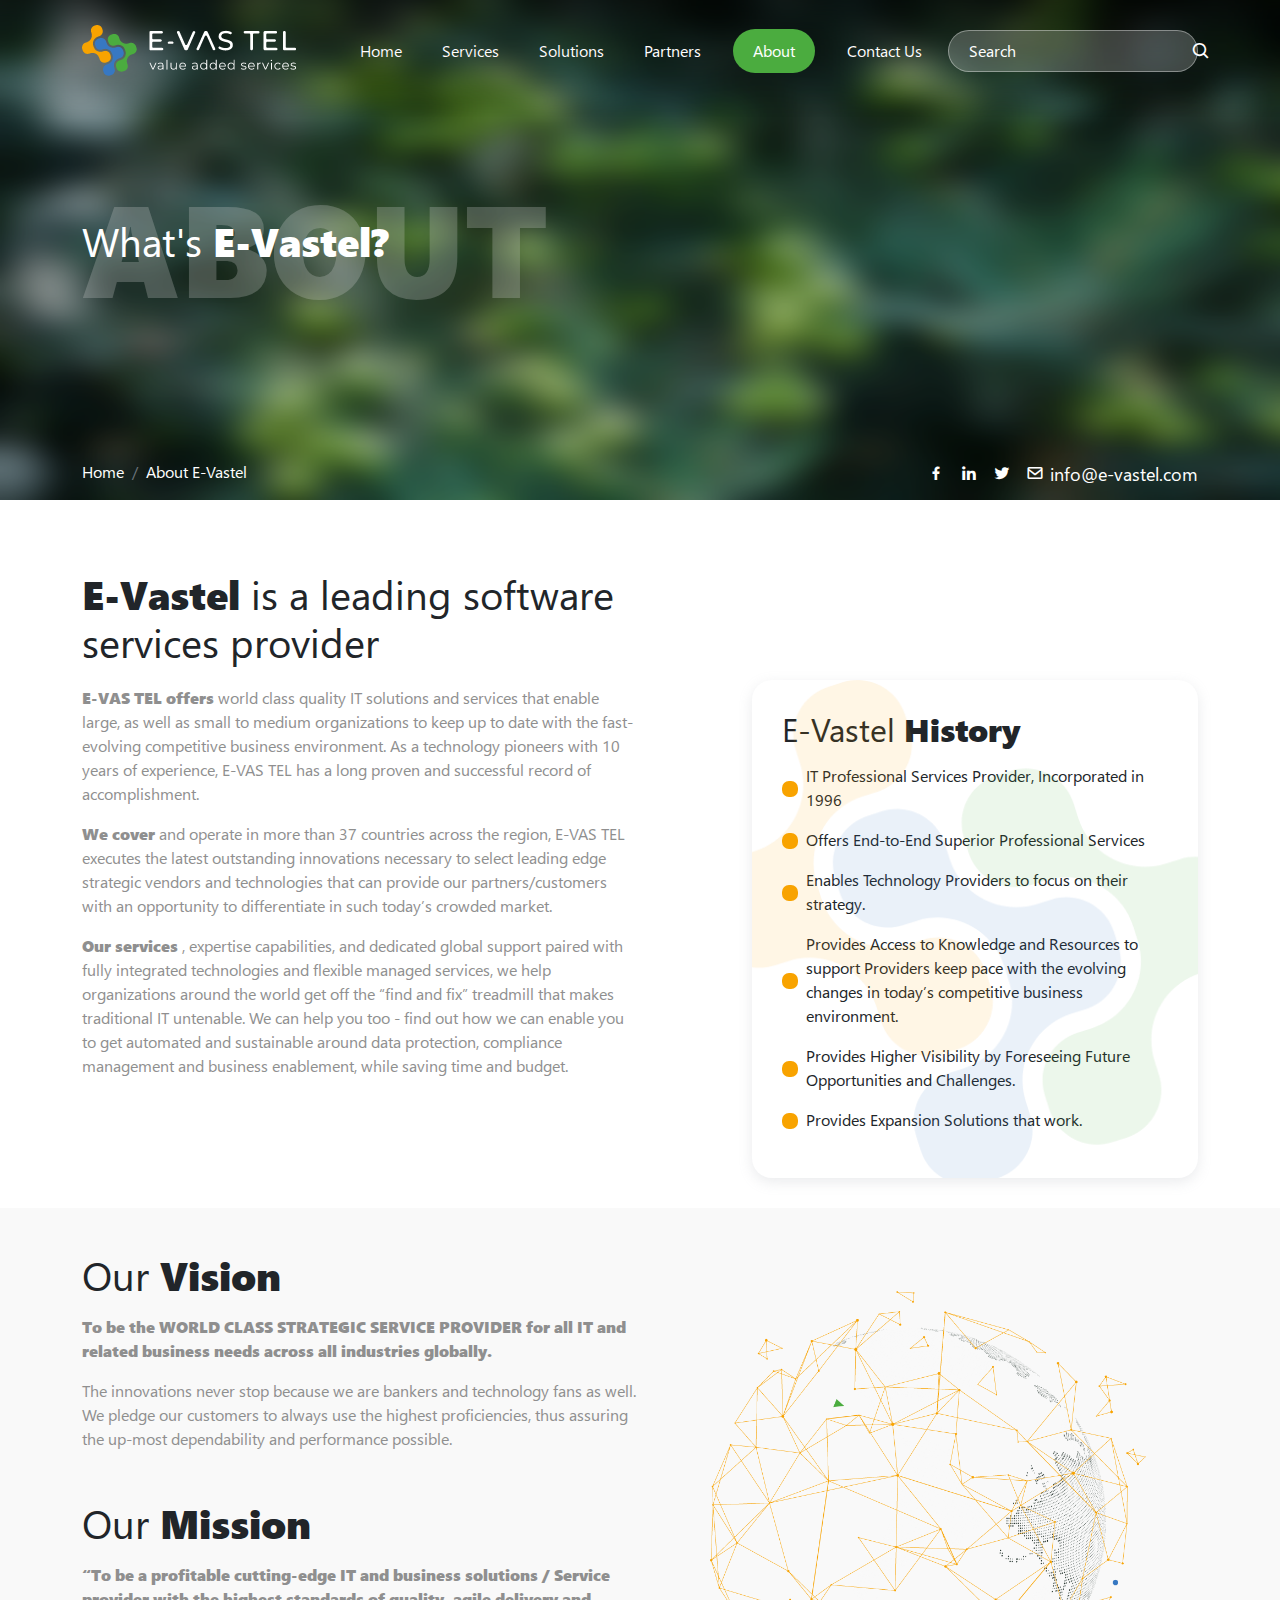
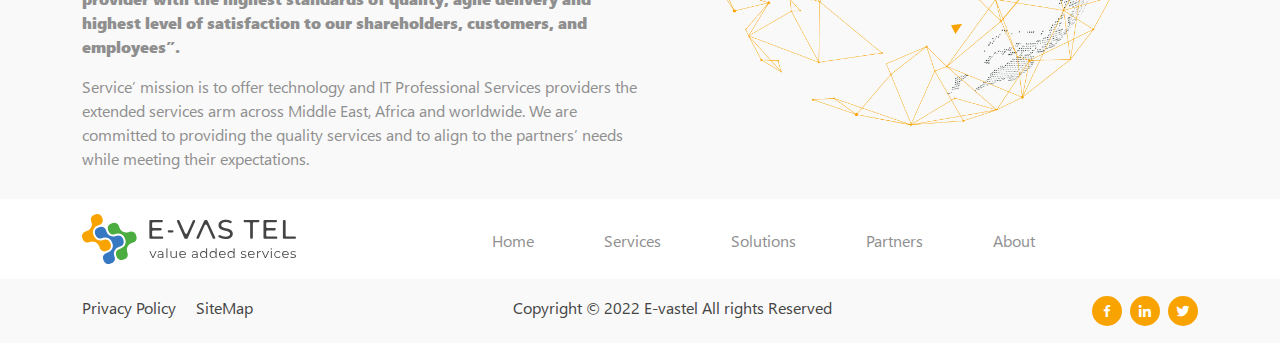
==== commit 17095f2a: "up5" ====
--- a/about.html
+++ b/about.html
@@ -83,6 +83,29 @@
             </div>
           </div>
         </div>
+
+        <div class="linksSotial container">
+            <div class="rightLinksSotial">
+                <nav aria-label="breadcrumb">
+                    <ol class="breadcrumb">
+                      <li class="breadcrumb-item"><a href="index.html">Home</a></li>
+                      <li class="breadcrumb-item active" aria-current="page"> About E-Vastel</li>
+                    </ol>
+                  </nav>
+            </div>
+            <div class="leftLinksSotial">
+                <div class="soialhed">
+                    <a href=""><i class="bx bxl-facebook"></i></a>
+                    <a href=""><i class="bx bxl-linkedin"></i></a>
+                    <a href=""><i class="bx bxl-twitter"></i></a>
+                    <a href=""
+                      ><i class="bx bx-envelope"></i>
+                      <p>info@e-vastel.com</p></a
+                    >
+                  </div>
+            </div>
+        </div>
+
       </header>
 
       <section class="bodyabout container">
--- a/css/style.css
+++ b/css/style.css
@@ -153,6 +153,7 @@
 .bgheder{
     position: absolute;
     width: 100%;
+    z-index: -1;
 }
 
 .shdowheder{
@@ -1419,6 +1420,22 @@
 /* ########################### about ######################### */
 
 
+.linksSotial{
+    display: flex;
+    justify-content: space-between;
+}
+.linksSotial .breadcrumb a{
+    color: #fff;
+    text-decoration: none;
+    transition: all ease .3s;
+}
+.linksSotial .breadcrumb a:hover{
+    color: #F8A300;
+}
+.linksSotial .breadcrumb .active{
+    color: #fff;
+}
+
 .bodyabout{
     display: flex;
     justify-content: space-between;
@@ -1435,7 +1452,7 @@
 }
 
 .titleabouthed{
-    height: 500px;
+    height: 440px;
     float: left;
     margin-right: auto;
     align-items: center;
@@ -1443,6 +1460,9 @@
     margin-top: 20px;
 }
 
+.titleabouthed .titlesection{
+    margin-top: 80px;
+}
 .titleabouthed .titlesection .colwight{
     color: #fff;
 }
@@ -1536,10 +1556,10 @@
 
 @media (max-width:991px) {
     .headerabout{
-        height: 350px !important ;
+        height: 300px !important ;
     }
     .headerabout .bgheder img{
-        height: 350px;
+        height: 300px;
     }
 
     .titleabouthed .titlesection .colwight{
@@ -1548,9 +1568,16 @@
     .titleabouthed .titlesection .textTitleSec{
         font-size: 90px;
     }
+
+    .soialhed{
+        display: none;
+    }
     
     .titleabouthed{
-        height: 370px;
+        height: 250px;
+    }
+    .rightabout h1{
+        margin-top: 20px;
     }
 
     .bodyabout{
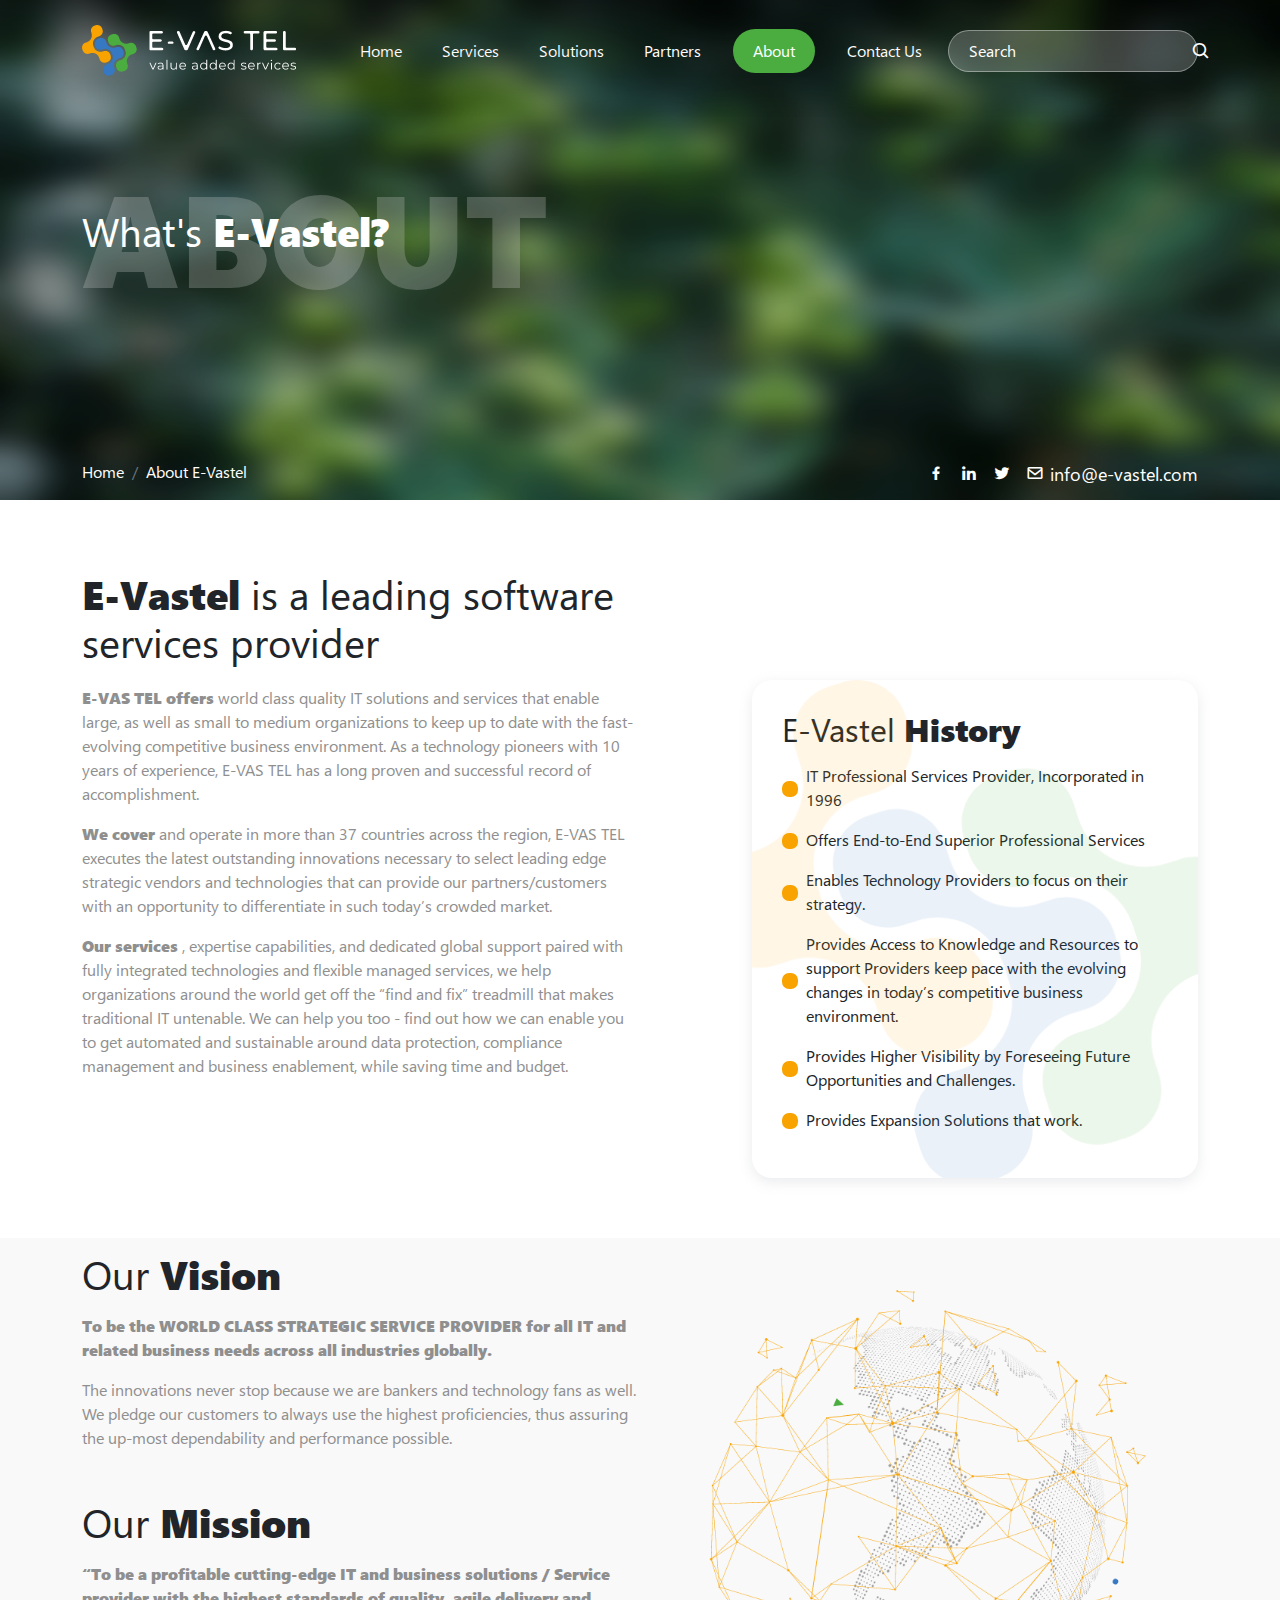
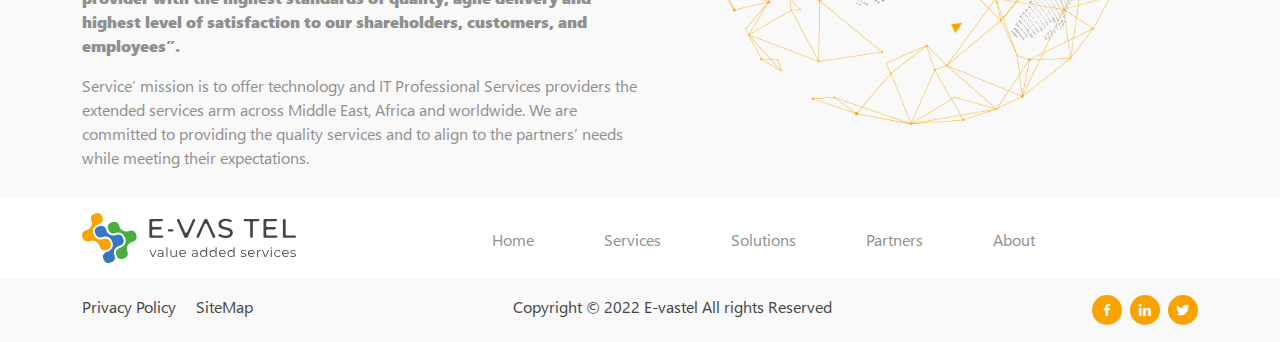
==== commit c6ca1971: "up1" ====
--- a/about.html
+++ b/about.html
@@ -18,7 +18,7 @@
 
     <nav class="navbar navbar-expand-lg" id="navbar">
         <div class="container">
-          <a class="navbar-brand" href="#">
+          <a class="navbar-brand" href="index.html">
             <img src="images/LOGO.png" alt="" />
           </a>
   
@@ -45,19 +45,19 @@
                 <a class="nav-link hover " aria-current="page" href="index.html">Home</a>
               </li>
               <li class="nav-item">
-                <a class="nav-link hover" href="#">Services</a>
-              </li>
-              <li class="nav-item">
-                <a class="nav-link hover" href="#">Solutions</a>
-              </li>
-              <li class="nav-item">
-                <a class="nav-link hover" href="#">Partners</a>
-              </li>
-              <li class="nav-item">
-                <a class="nav-link  active" href="#">About</a>
-              </li>
-              <li class="nav-item">
-                <a class="nav-link hover" href="#">Contact Us</a>
+                <a class="nav-link hover" href="services.html">Services</a>
+              </li>
+              <li class="nav-item">
+                <a class="nav-link hover" href="solutions.html">Solutions</a>
+              </li>
+              <li class="nav-item">
+                <a class="nav-link hover" href="partners.html">Partners</a>
+              </li>
+              <li class="nav-item">
+                <a class="nav-link  active" href="about.html">About</a>
+              </li>
+              <li class="nav-item">
+                <a class="nav-link hover" href="contacts.html">Contact Us</a>
               </li>
             </ul>
   
@@ -165,10 +165,10 @@
             </div>
     
             <div class="leftblanettext">
-                <img class="earthabout" src="images/earth.png" alt="" />
-            </div>
-    
-          </div>
+                <img class="earthabout" src="images/earthabout.png" alt="" />
+            </div>
+    
+        </div>
       </section>
 
 
--- a/css/style.css
+++ b/css/style.css
@@ -1220,6 +1220,7 @@
     border-radius: 10px;
     width: 100%;
     outline: none;
+    background-color: transparent;
 }
 .inputscontact textarea{
     padding: 14px;
@@ -1227,6 +1228,7 @@
     border-radius: 10px;
     width: 100%;
     outline: none;
+    background-color: transparent;
 }
 
 
@@ -1440,6 +1442,7 @@
     display: flex;
     justify-content: space-between;
     gap: 40px;
+    margin-bottom: 60px;
 }
 
 .headerabout{
@@ -1452,12 +1455,12 @@
 }
 
 .titleabouthed{
-    height: 440px;
-    float: left;
+    height: 460px;
+    /* float: left; */
     margin-right: auto;
     align-items: center;
     display: flex;
-    margin-top: 20px;
+    /* margin-top: 20px; */
 }
 
 .titleabouthed .titlesection{
@@ -1534,8 +1537,6 @@
 
 .secblanettext{
     background-color: #F9F9F9;
-    padding-top: 1px;
-    margin-top: 30px;
 }
 
 .blanettext{
@@ -1561,6 +1562,9 @@
     .headerabout .bgheder img{
         height: 300px;
     }
+    .secblanettext{
+        padding-top: 10px;
+    }
 
     .titleabouthed .titlesection .colwight{
         font-size: 40px;
@@ -1574,7 +1578,7 @@
     }
     
     .titleabouthed{
-        height: 250px;
+        height: 265px;
     }
     .rightabout h1{
         margin-top: 20px;
@@ -1583,7 +1587,7 @@
     .bodyabout{
         flex-direction: column;
     }
-    .rightabout{
+    .bodyabout .rightabout{
         width: 100%;
     }
     .leftabout{
@@ -1605,6 +1609,219 @@
         font-size: 35px;
     }
     .titleabouthed .titlesection .textTitleSec{
-        font-size: 70px;
-    }
+        font-size: 65px;
+    }
+}
+
+
+
+/* ############################# solutions ############################## */
+
+.rightsol{
+    width: 100%;
+}
+
+.allsolution{
+    display: flex;
+    gap: 60px;
+    margin-top: 20px;
+}
+
+/* ############################ Contact Page ############################ */
+
+.allcontact{
+    margin-top: 0;
+}
+.contactpage{
+    margin-top: -200px;
+}
+
+.contactpage{
+    padding-top: 50px;
+}
+
+@media (max-width:400px) {
+    .titleabouthed .titlesection .textTitleSec{
+        font-size: 60px;
+    }
+}
+@media (max-width:991px) {
+    .contactpage{
+        margin-top: 0px;
+    }
+}
+
+
+/* ################################ PARTNERS ###################################### */
+
+.partnerCards{
+    display: flex;
+    flex-direction: column;
+    gap: 30px;
+    justify-content: space-between;
+    margin-bottom: 50px;
+}
+
+.partnerCard{
+    display: flex;
+    padding: 30px 20px;
+    align-items: center;
+    background-color: #FBFBFB;
+    border-radius: 10px;
+    border: 1px solid #e9e7e773;
+}
+
+.imgPartnerCard{
+    width: 35%;
+    margin-bottom: 10px;
+}
+.imgPartnerCard img{
+    width: auto;
+}
+.textPartnerCard{
+    width: 65%;
+    padding-right: 15px;
+}
+
+@media (max-width:1200px) {
+    .imgPartnerCard img{
+        width: 100%;
+    }
+    .textPartnerCard{
+        width: 65%;
+        padding-right: 0px;
+    }
+}
+
+@media (max-width:991px) {
+    .partnerCard{
+        flex-direction: column;
+        align-items: center;
+        justify-content: center;
+    }
+    .imgPartnerCard{
+        width: auto;
+    }
+    .imgPartnerCard img{
+        width: 330px;
+        height: 100px;
+        object-fit: cover;
+    }
+    .textPartnerCard{
+        width: 100%;
+
+    }
+    /* .read{
+        margin: 0 auto;
+    } */
+}
+@media (max-width:500px) {
+    .imgPartnerCard img{
+        width: 260px;
+        height: 100px;
+        object-fit: cover;
+    }
+}
+
+/* ############################## services ############################### */
+
+.cardsServices{
+    display: flex;
+    justify-content: space-between;
+    /* gap: 20px; */
+    border: 1px solid #E6E6E6;
+    box-shadow: rgba(86, 94, 89, 0.26) 0px 5px 10px;
+    overflow: hidden;
+    margin-bottom: 50px;
+   
+}
+
+.cardsServicesref{
+    flex-direction: row-reverse;
+}
+
+
+.rightCardServices{
+    width: 50%;
+    position: relative;
+    min-height: 300px;
+    display: flex;
+    align-items: center;
+
+}
+.righttextser{
+    padding: 30px;
+}
+.rightCardServices p{
+    color: #5a5a5a;
+}
+
+.leftCardServices{
+    width: 50%;
+}
+.leftCardServices img{
+    width: 100%;
+    height: 300px;
+    object-fit: cover;
+    object-position: center center;
+}
+
+
+
+.shapcardserv{
+    position: absolute;
+    top: 0;
+    left: 0;
+}
+
+.moreleftCardServices {
+    width: 50%;
+}
+.moreleftCardServices img{
+    height: 100%;
+    width: 100%;
+    object-fit: cover;
+    object-position: center center;
+}
+.rightCardServicessol{
+    width: 50%;
+    position: relative;
+    height: auto;
+    display: flex;
+    align-items: center;
+
+}
+
+.cardsServices:last-child{
+    margin-bottom: 100px;
+}
+
+@media (max-width:991px) {
+    .cardsServices{
+        flex-direction: column;
+    }
+    .rightCardServices{
+        width: 100%;
+        overflow: hidden;
+    }
+    .rightCardServicessol{
+        width: 100%;
+        overflow: hidden;
+    }
+    .leftCardServices{
+        width: 100%;
+    }
+    .moreleftCardServices {
+        width: 100%;
+        height: 340px;
+    }
+    .righttextser{
+        padding: 30px 25px;
+    }
+}
+
+.linebotn{
+    color: rgba(0, 0, 0, 0.267);
+    border-width: 1px;
+    margin-bottom: 20px;
 }